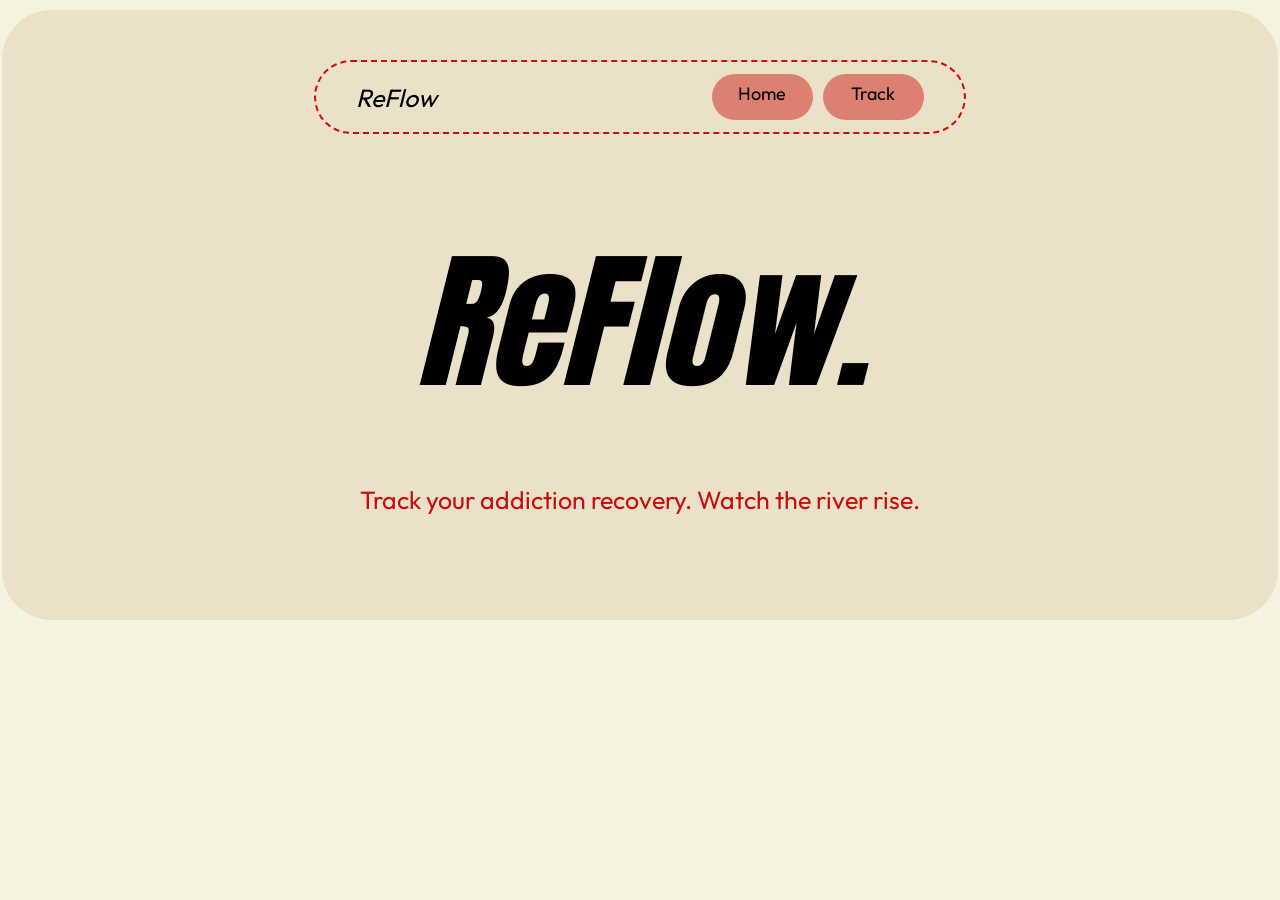
==== index.html @ 02666e44 "Started designing homepage, designed the 'wrapper' at the start of the page." ====
<!DOCTYPE html>
<html lang="en">
<head>
    <meta charset="UTF-8">
    <meta name="viewport" content="width=device-width, initial-scale=1.0">
    <title>ReFlow</title>
    <link rel="stylesheet" href="style.css">
</head>
<body>
    <div class="main-container">
        <div class="nav-container">
            <ul>
                <li class = "italic">ReFlow</li>
                <li id = "home">Home</li>
                <li id = "track">Track</li>
            </ul>
        </div>
        <p class = "logo">ReFlow.</p>
        <p class = "logo-description">Track your addiction recovery. Watch the river rise.</p>
    </div>
</body>
</html>
---- style.css ----
@import url('https://fonts.googleapis.com/css2?family=Anton&family=Outfit:wght@100..900&display=swap');
@import url('https://fonts.googleapis.com/css2?family=Anton&family=Outfit:wght@100..900&display=swap');

*{
     font-family: "Anton", sans-serif;
     padding: 0;
     margin: 0;
}

body {
    background-color: #f5f2df;
    display: flex;
    flex-direction: column;
    align-items: center;
    justify-content: center;
}

.main-container {
    display: flex;
    flex-direction: column;
    justify-content: start;
    align-items: center;
    text-align: center;
    background-color: rgb(235, 224, 200);
    width: 95%;
    height: 550px;
    border-radius: 50px;
    margin-top: 10px;
    padding: 30px;
}

.logo {
   color: rgb(0, 0, 0);
    font-size: 150px;
    font-weight: 300;
    font-style: italic;
    margin-top: 75px;
}

.logo-description {
    font-family: "Outfit", sans-serif;
    color: rgb(201, 13, 13);
    font-size: 25px;
    margin-top: 50px;
}

.nav-container {
    width: 50%;
    padding: 20px;
    height: 30px;
    border-radius: 50px;
    border: 2px dashed rgb(201, 13, 13);
    margin-top: 20px;
}

ul {
    display: flex;
    flex-direction: row;
    justify-content: space-between;
    align-items: center;
    text-align: center;
    list-style-type: none;
    font-family: "Outfit", sans-serif;
    height: 100%;
    padding: 0 20px;
}

li {
    font-family: "Outfit", sans-serif;
    font-size: 18px;
    height: 100%;
    text-align: center;
}

.italic {
    font-style: italic;
    margin-right: auto;
    font-size: 25px;
}

#home {
    background-color: rgba(201, 13, 13, 0.455);
    width: 15%;
    min-width: 60px;
    height: 100%;
    padding: 8px;
    border-radius: 40px;
    cursor: pointer;
    margin-left: 20px;
}

#track {
    background-color: rgba(201, 13, 13, 0.455);
    width: 15%;
    min-width: 60px;
    height: 100%;
    padding: 8px;
    border-radius: 40px;
    cursor: pointer;
    margin-left: 10px;
}
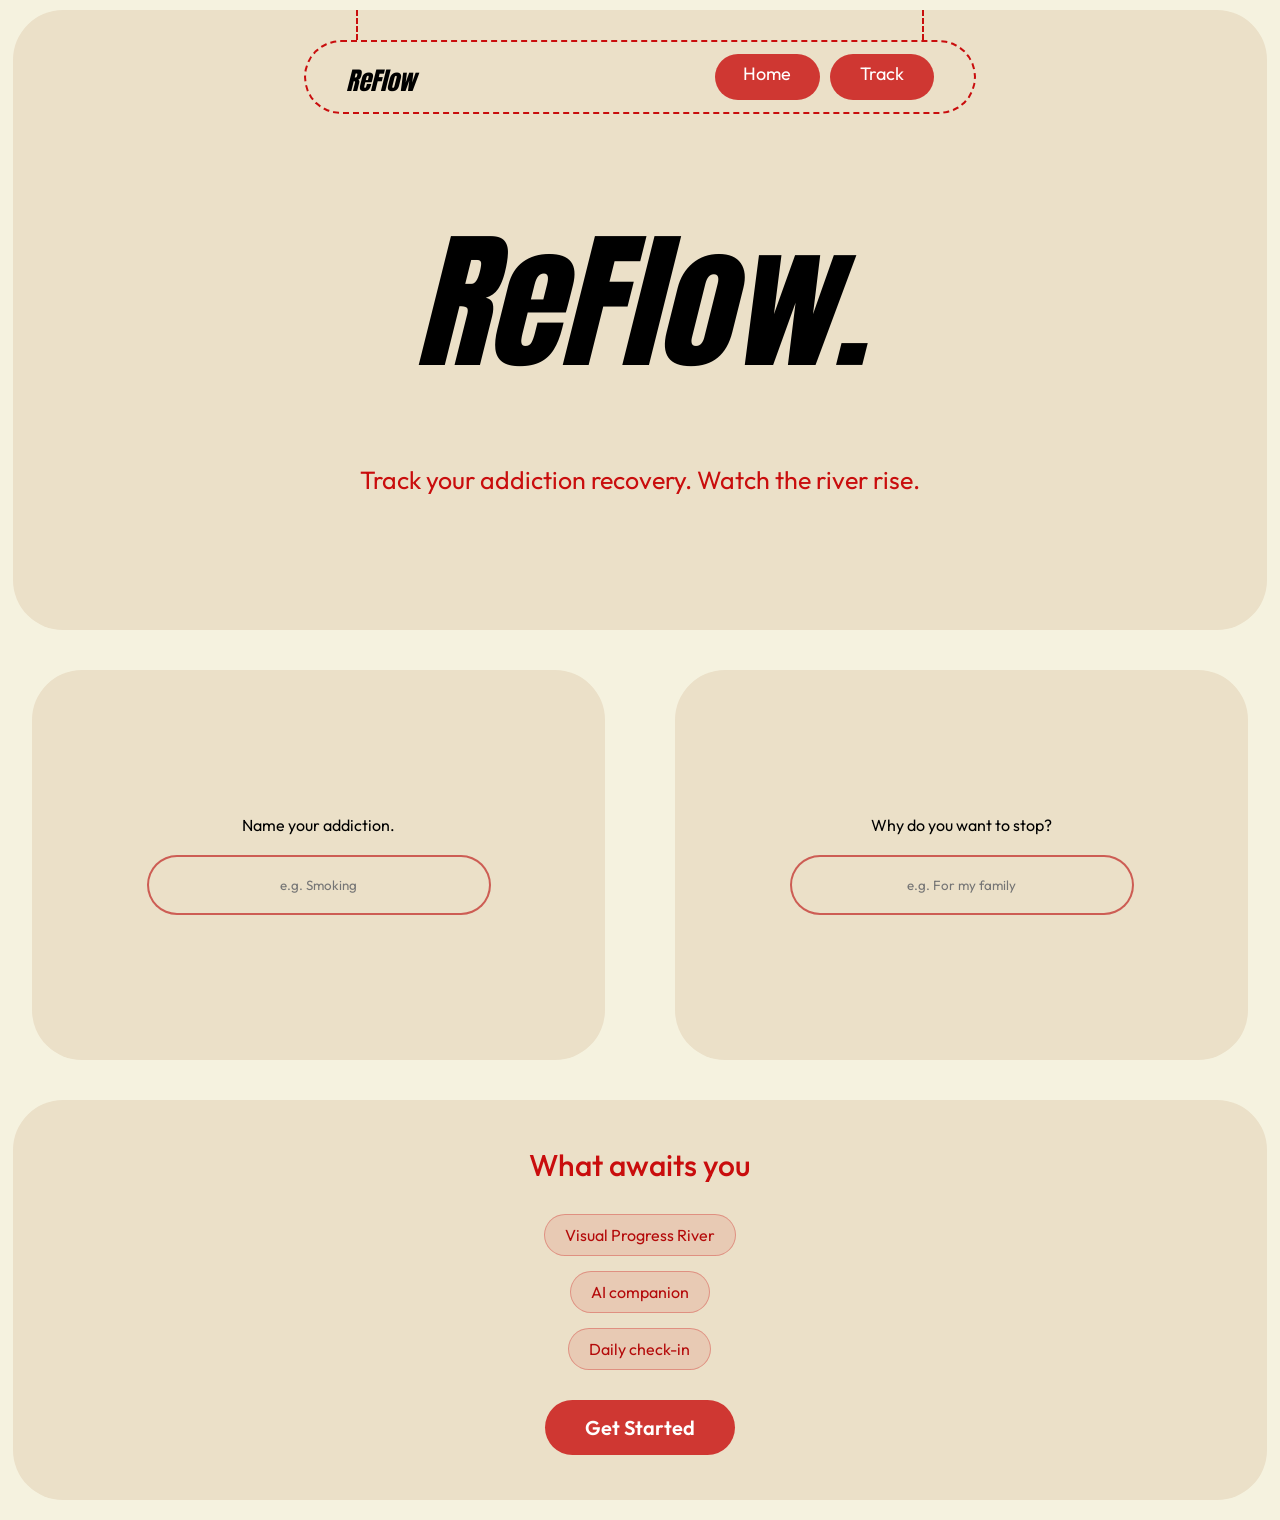
==== commit 995dd816: "Finished index.html page UI" ====
--- a/index.html
+++ b/index.html
@@ -8,15 +8,41 @@
 </head>
 <body>
     <div class="main-container">
+        <div class="hang">
+                
+            </div>
         <div class="nav-container">
             <ul>
                 <li class = "italic">ReFlow</li>
-                <li id = "home">Home</li>
-                <li id = "track">Track</li>
+                <li id = "home"><a href = "index.html">Home</a></li>
+                <li id = "track"><a href="home.html">Track</a></li>
             </ul>
         </div>
         <p class = "logo">ReFlow.</p>
         <p class = "logo-description">Track your addiction recovery. Watch the river rise.</p>
     </div>
+    <div class="secondary-containers">
+        <div class="secondary-container-left">
+            <form action="home.html" method="GET">
+                <p>Name your addiction.</p>
+                <input type="text" name="addiction-name-input" id = "addiction-name-input" placeholder="e.g. Smoking">
+            </form>
+        </div>
+        <div class="secondary-container-right">
+                <form action="home.html" method="GET">
+                <p>Why do you want to stop?</p>
+                <input type="text" name="why-stop-input" id="why-stop-input" placeholder="e.g. For my family">
+    </form>
+        </div>
+    </div>
+    <div class="last-container">
+    <p class="last-title">What awaits you</p>
+    <div class="last-features">
+        <span class="last-chip" title = "Watch your progress come to life as a flowing river. Each clean day adds more water, plants, and fish. When you slip, the river gently recedes without guilt or punishment.">Visual Progress River</span>
+        <span class="last-chip" title="Talk to an AI companion that listens without judgment. Share your struggles, celebrate your wins, or just vent when things get hard. Available whenever you need it.">AI companion</span>
+        <span class="last-chip" title="Take a moment each day to reflect on your mood, triggers, and progress. Your check-ins help you understand your patterns and celebrate how far you've come.">Daily check-in</span>
+    </div>
+    <a href="home.html" class="cta-button">Get Started</a>
+</div>
 </body>
 </html>
--- a/style.css
+++ b/style.css
@@ -2,7 +2,7 @@
 @import url('https://fonts.googleapis.com/css2?family=Anton&family=Outfit:wght@100..900&display=swap');
 
 *{
-     font-family: "Anton", sans-serif;
+     font-family: "Outfit", sans-serif;
      padding: 0;
      margin: 0;
 }
@@ -22,11 +22,11 @@
     align-items: center;
     text-align: center;
     background-color: rgb(235, 224, 200);
-    width: 95%;
-    height: 550px;
+    width: 98%;
+    height: 620px;
     border-radius: 50px;
     margin-top: 10px;
-    padding: 30px;
+
 }
 
 .logo {
@@ -35,6 +35,7 @@
     font-weight: 300;
     font-style: italic;
     margin-top: 75px;
+    font-family: "Anton", sans-serif;
 }
 
 .logo-description {
@@ -50,7 +51,16 @@
     height: 30px;
     border-radius: 50px;
     border: 2px dashed rgb(201, 13, 13);
-    margin-top: 20px;
+    display: flex;
+    flex-direction: column;
+}
+
+.hang {
+    width: 45%;
+    height: 30px;
+    border-left: 2px dashed rgb(201, 13, 13);
+    border-right: 2px dashed rgb(201, 13, 13);;
+    margin-top: 0px;
 }
 
 ul {
@@ -76,10 +86,11 @@
     font-style: italic;
     margin-right: auto;
     font-size: 25px;
+    font-family: "Anton", sans-serif;
 }
 
 #home {
-    background-color: rgba(201, 13, 13, 0.455);
+    background-color: rgba(201, 13, 13, 0.8);
     width: 15%;
     min-width: 60px;
     height: 100%;
@@ -89,8 +100,15 @@
     margin-left: 20px;
 }
 
+#home:hover {
+    transition: 0.5s;
+    background-color: rgba(186, 7, 7, 0.9);
+    transform: translateY(-2px);
+    box-shadow: 0 4px 15px rgba(201, 13, 13, 0.3);
+}
+
 #track {
-    background-color: rgba(201, 13, 13, 0.455);
+    background-color: rgba(201, 13, 13, 0.8);
     width: 15%;
     min-width: 60px;
     height: 100%;
@@ -98,4 +116,137 @@
     border-radius: 40px;
     cursor: pointer;
     margin-left: 10px;
-}+}
+
+#track:hover {
+    transition: 0.5s;
+    background-color: rgba(186, 7, 7, 0.9);
+    transform: translateY(-2px);
+    box-shadow: 0 4px 15px rgba(201, 13, 13, 0.3);
+}
+
+a {
+    font-family: "Outfit", sans-serif;
+    font-size: 18px;
+    text-decoration: none;
+    color: white
+}
+
+.secondary-containers {
+    display: flex;
+    flex-direction: row;
+    justify-content: center;
+    align-items: center;
+    text-align: center;
+    width: 95%;
+    height: 390px;
+    border-radius: 50px;
+    margin-top: 10px;
+    padding: 30px;
+    gap: 70px
+}
+
+.secondary-container-left {
+    display: flex;
+    flex-direction: column;
+    justify-content: center;
+    align-items: center;
+    text-align: center;
+     background-color: rgb(235, 224, 200);
+     width: 50%;
+     height: 390px;
+     border-radius: 50px;
+}
+
+.secondary-container-right {
+    display: flex;
+    flex-direction: column;
+    justify-content: center;
+    align-items: center;
+    text-align: center;
+     background-color: rgb(235, 224, 200);
+     width: 50%;
+     height: 390px;
+     border-radius: 50px;
+}
+
+#addiction-name-input {
+    margin-top: 20px;
+    width: 300px;
+    padding: 20px;
+    border-radius: 40px;
+    border: 2px solid rgba(186, 7, 7, 0.599);
+    background-color: rgb(235, 224, 200);
+    text-align: center;
+}
+
+#why-stop-input {
+    margin-top: 20px;
+    width: 300px;
+    padding: 20px;
+    border-radius: 40px;
+    border: 2px solid rgba(186, 7, 7, 0.599);
+    background-color: rgb(235, 224, 200);
+    text-align: center;
+}
+
+.last-container {
+    display: flex;
+    flex-direction: column;
+    justify-content: center;
+    align-items: center;
+    text-align: center;
+    background-color: rgb(235, 224, 200);
+    width: 98%;
+    height: 400px;
+    border-radius: 50px;
+    margin-top: 10px;
+    margin-bottom: 20px;
+}
+.last-title {
+    font-size: 30px;
+    font-weight: 500;
+    color: rgb(201, 13, 13);
+}
+
+.last-features {
+    display: flex;
+    flex-direction: column;
+    justify-content: center;
+    align-items: center;
+    gap: 15px;
+    flex-wrap: wrap;
+    margin-top: 30px;
+}
+
+.last-chip {
+    background-color: rgba(201, 13, 13, 0.1);
+    border: 1px solid rgba(201, 13, 13, 0.3);
+    padding: 10px 20px;
+    border-radius: 40px;
+    font-size: 16px;
+    color: rgb(180, 10, 10);
+    cursor: help;
+}
+
+
+.cta-button {
+    background-color: rgba(201, 13, 13, 0.8);
+    color: white;
+    padding: 15px 40px;
+    border-radius: 40px;
+    text-decoration: none;
+    font-size: 20px;
+    font-weight: 600;
+    transition: 0.3s;
+    cursor: pointer;
+    margin-top: 30px;
+}
+
+.cta-button:hover {
+    background-color: rgba(186, 7, 7, 0.9);
+    transform: translateY(-2px);
+    box-shadow: 0 4px 15px rgba(201, 13, 13, 0.3);
+}
+
+
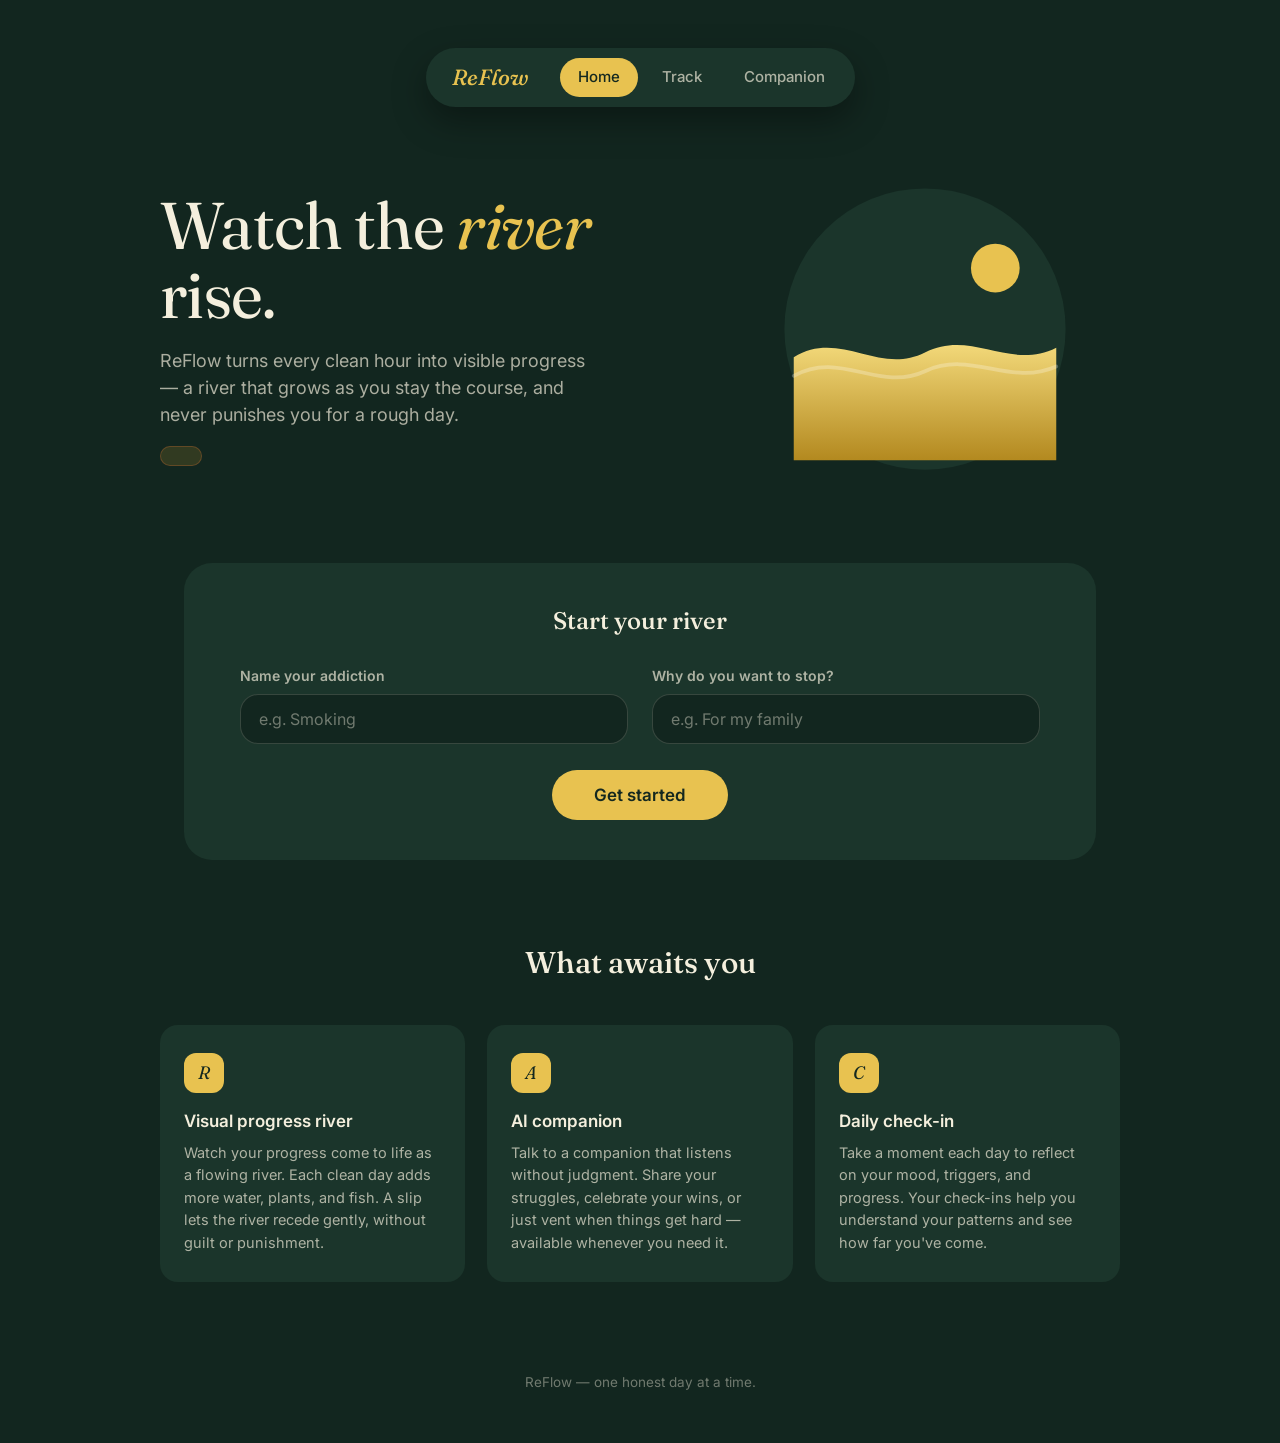
==== commit ff59df9f: "Created full UI, added AI API template, used Claude for UI design" ====
--- a/index.html
+++ b/index.html
@@ -3,46 +3,86 @@
 <head>
     <meta charset="UTF-8">
     <meta name="viewport" content="width=device-width, initial-scale=1.0">
-    <title>ReFlow</title>
+    <title>ReFlow — Track your recovery</title>
+    <link rel="icon" href="data:,">
     <link rel="stylesheet" href="style.css">
 </head>
 <body>
-    <div class="main-container">
-        <div class="hang">
-                
+    <header class="wrap">
+        <div class="nav-pill">
+            <a class="brand" href="index.html">ReFlow</a>
+            <nav>
+                <ul>
+                    <li class="active"><a href="index.html">Home</a></li>
+                    <li><a href="home.html">Track</a></li>
+                    <li><a href="ai.html">Companion</a></li>
+                </ul>
+            </nav>
+        </div>
+    </header>
+
+    <section class="hero wrap">
+        <div class="hero-text">
+            <h1>Watch the <em>river</em> rise.</h1>
+            <p>ReFlow turns every clean hour into visible progress — a river that grows as you stay the course, and never punishes you for a rough day.</p>
+            <p class="resume-banner" id="resume-banner" hidden></p>
+        </div>
+        <div class="hero-visual" aria-hidden="true">
+            <svg viewBox="0 0 320 320" xmlns="http://www.w3.org/2000/svg">
+                <circle cx="160" cy="160" r="150" fill="var(--paper-deep)"/>
+                <path d="M20,190 C70,160 110,210 160,185 C210,160 250,205 300,180 L300,300 L20,300 Z" fill="url(#heroWater)"/>
+                <path d="M20,210 C70,182 110,228 160,205 C210,182 250,222 300,200" stroke="rgba(255,255,255,0.25)" stroke-width="4" fill="none" stroke-linecap="round"/>
+                <circle cx="235" cy="95" r="26" fill="var(--river-deep)"/>
+                <defs>
+                    <linearGradient id="heroWater" x1="0" y1="0" x2="0" y2="1">
+                        <stop offset="0%" stop-color="#f2d879"/>
+                        <stop offset="100%" stop-color="#b3891f"/>
+                    </linearGradient>
+                </defs>
+            </svg>
+        </div>
+    </section>
+
+    <form class="start-form wrap" id="start-form" novalidate>
+        <div class="form-card">
+            <h2>Start your river</h2>
+            <div class="field-row">
+                <div class="field">
+                    <label for="addiction-name-input">Name your addiction</label>
+                    <input type="text" name="addiction-name-input" id="addiction-name-input" placeholder="e.g. Smoking" autocomplete="off">
+                </div>
+                <div class="field">
+                    <label for="why-stop-input">Why do you want to stop?</label>
+                    <input type="text" name="why-stop-input" id="why-stop-input" placeholder="e.g. For my family" autocomplete="off">
+                </div>
             </div>
-        <div class="nav-container">
-            <ul>
-                <li class = "italic">ReFlow</li>
-                <li id = "home"><a href = "index.html">Home</a></li>
-                <li id = "track"><a href="home.html">Track</a></li>
-            </ul>
+            <button type="submit" class="cta-button" id="get-started-btn">Get started</button>
         </div>
-        <p class = "logo">ReFlow.</p>
-        <p class = "logo-description">Track your addiction recovery. Watch the river rise.</p>
-    </div>
-    <div class="secondary-containers">
-        <div class="secondary-container-left">
-            <form action="home.html" method="GET">
-                <p>Name your addiction.</p>
-                <input type="text" name="addiction-name-input" id = "addiction-name-input" placeholder="e.g. Smoking">
-            </form>
+    </form>
+
+    <section class="features wrap">
+        <h2>What awaits you</h2>
+        <div class="feature-grid">
+            <div class="feature-card">
+                <div class="icon">R</div>
+                <h3>Visual progress river</h3>
+                <p>Watch your progress come to life as a flowing river. Each clean day adds more water, plants, and fish. A slip lets the river recede gently, without guilt or punishment.</p>
+            </div>
+            <div class="feature-card">
+                <div class="icon">A</div>
+                <h3>AI companion</h3>
+                <p>Talk to a companion that listens without judgment. Share your struggles, celebrate your wins, or just vent when things get hard — available whenever you need it.</p>
+            </div>
+            <div class="feature-card">
+                <div class="icon">C</div>
+                <h3>Daily check-in</h3>
+                <p>Take a moment each day to reflect on your mood, triggers, and progress. Your check-ins help you understand your patterns and see how far you've come.</p>
+            </div>
         </div>
-        <div class="secondary-container-right">
-                <form action="home.html" method="GET">
-                <p>Why do you want to stop?</p>
-                <input type="text" name="why-stop-input" id="why-stop-input" placeholder="e.g. For my family">
-    </form>
-        </div>
-    </div>
-    <div class="last-container">
-    <p class="last-title">What awaits you</p>
-    <div class="last-features">
-        <span class="last-chip" title = "Watch your progress come to life as a flowing river. Each clean day adds more water, plants, and fish. When you slip, the river gently recedes without guilt or punishment.">Visual Progress River</span>
-        <span class="last-chip" title="Talk to an AI companion that listens without judgment. Share your struggles, celebrate your wins, or just vent when things get hard. Available whenever you need it.">AI companion</span>
-        <span class="last-chip" title="Take a moment each day to reflect on your mood, triggers, and progress. Your check-ins help you understand your patterns and celebrate how far you've come.">Daily check-in</span>
-    </div>
-    <a href="home.html" class="cta-button">Get Started</a>
-</div>
+    </section>
+
+    <footer>ReFlow — one honest day at a time.</footer>
+
+<script src="script.js"></script>
 </body>
 </html>
--- a/style.css
+++ b/style.css
@@ -1,252 +1,721 @@
-@import url('https://fonts.googleapis.com/css2?family=Anton&family=Outfit:wght@100..900&display=swap');
-@import url('https://fonts.googleapis.com/css2?family=Anton&family=Outfit:wght@100..900&display=swap');
-
-*{
-     font-family: "Outfit", sans-serif;
-     padding: 0;
-     margin: 0;
+@import url('https://fonts.googleapis.com/css2?family=Fraunces:ital,opsz,wght@0,9..144,300..700;1,9..144,400..600&family=Inter:wght@400;500;600;700&family=IBM+Plex+Mono:wght@500;600&display=swap');
+
+:root {
+    --paper: #12261f;
+    --paper-deep: #1b352b;
+    --ink: #f4efdd;
+    --ink-soft: rgba(244, 239, 221, 0.68);
+    --ink-faint: rgba(244, 239, 221, 0.42);
+    --ink-on-accent: #14281f;
+    --river-deep: #e8c250;
+    --river-mid: #f2d879;
+    --river-light: #f8e9b8;
+    --ember: #d3a930;
+    --ember-soft: rgba(211, 169, 48, 0.16);
+    --line: rgba(244, 239, 221, 0.16);
+    --radius-lg: 28px;
+    --radius-md: 18px;
+    --max-w: 960px;
+}
+
+* {
+    margin: 0;
+    padding: 0;
+    box-sizing: border-box;
 }
 
 body {
-    background-color: #f5f2df;
+    background: var(--paper);
+    color: var(--ink);
+    font-family: "Inter", sans-serif;
+    line-height: 1.5;
+    -webkit-font-smoothing: antialiased;
+    overflow-x: hidden;
+}
+
+.wrap {
+    max-width: var(--max-w);
+    margin: 0 auto;
+    padding: 0 24px;
+}
+
+/* ---------- header ---------- */
+
+header {
+    padding: 0;
+}
+
+.nav-pill {
+    display: flex;
+    align-items: center;
+    gap: 32px;
+    width: fit-content;
+    max-width: 100%;
+    margin: 48px auto 0;
+    background: var(--paper-deep);
+    padding: 10px 12px 10px 26px;
+    border-radius: 999px;
+    box-shadow: 0 14px 34px rgba(0, 0, 0, 0.35);
+    position: sticky;
+    top: 24px;
+    z-index: 30;
+    flex-wrap: wrap;
+    justify-content: center;
+}
+
+.brand {
+    font-family: "Fraunces", serif;
+    font-style: italic;
+    font-weight: 500;
+    font-size: 22px;
+    color: var(--river-deep);
+    text-decoration: none;
+    white-space: nowrap;
+}
+
+nav ul {
+    display: flex;
+    gap: 6px;
+    list-style: none;
+}
+
+nav a {
+    display: inline-block;
+    padding: 8px 18px;
+    border-radius: 999px;
+    text-decoration: none;
+    color: var(--ink-soft);
+    font-weight: 500;
+    font-size: 15px;
+    transition: background 0.2s ease, color 0.2s ease;
+}
+
+nav a:hover {
+    background: rgba(244, 239, 221, 0.08);
+    color: var(--ink);
+}
+
+nav li.active a {
+    background: var(--river-deep);
+    color: var(--ink-on-accent);
+}
+
+/* ---------- hero ---------- */
+
+.hero {
+    padding: 72px 0 30px;
+    display: grid;
+    grid-template-columns: 1.15fr 0.85fr;
+    align-items: center;
+    gap: 40px;
+    text-align: left;
+}
+
+.hero-visual {
+    justify-self: center;
+}
+
+.hero-visual svg {
+    width: 100%;
+    max-width: 300px;
+    height: auto;
+}
+
+.hero h1 {
+    font-family: "Fraunces", serif;
+    font-weight: 400;
+    font-size: clamp(38px, 6vw, 66px);
+    line-height: 1.05;
+    letter-spacing: -0.01em;
+    color: var(--ink);
+}
+
+.hero h1 em {
+    color: var(--river-deep);
+    font-style: italic;
+}
+
+.hero p {
+    margin-top: 18px;
+    font-size: 18px;
+    color: var(--ink-soft);
+    max-width: 440px;
+}
+
+.resume-banner {
+    margin: 18px 0 0;
+    display: inline-block;
+    background: var(--ember-soft);
+    border: 1px solid rgba(193, 102, 46, 0.35);
+    color: var(--ember);
+    padding: 9px 20px;
+    border-radius: 999px;
+    font-size: 14px;
+    font-weight: 500;
+}
+
+.resume-banner a {
+    color: var(--ember);
+    text-decoration: underline;
+}
+
+/* ---------- form card ---------- */
+
+.start-form {
+    margin-top: 48px;
+}
+
+.form-card {
+    background: var(--paper-deep);
+    border-radius: var(--radius-lg);
+    padding: 40px clamp(20px, 5vw, 56px);
+    display: flex;
+    flex-direction: column;
+    gap: 26px;
+}
+
+.form-card h2 {
+    font-family: "Fraunces", serif;
+    font-weight: 500;
+    font-size: 24px;
+    text-align: center;
+}
+
+.field-row {
+    display: flex;
+    gap: 24px;
+    flex-wrap: wrap;
+}
+
+.field {
+    flex: 1 1 240px;
+    text-align: left;
+}
+
+.field label {
+    display: block;
+    font-size: 14px;
+    font-weight: 600;
+    color: var(--ink-soft);
+    margin-bottom: 8px;
+}
+
+.field input {
+    width: 100%;
+    padding: 14px 18px;
+    border-radius: var(--radius-md);
+    border: 1.5px solid var(--line);
+    background: var(--paper);
+    font-family: "Inter", sans-serif;
+    font-size: 16px;
+    color: var(--ink);
+}
+
+.field input::placeholder {
+    color: var(--ink-faint);
+}
+
+.field input:focus {
+    outline: none;
+    border-color: var(--river-mid);
+    box-shadow: 0 0 0 3px rgba(62, 122, 115, 0.15);
+}
+
+.cta-button {
+    align-self: center;
+    background: var(--river-deep);
+    color: var(--ink-on-accent);
+    border: none;
+    padding: 15px 42px;
+    border-radius: 999px;
+    font-size: 17px;
+    font-weight: 600;
+    font-family: "Inter", sans-serif;
+    cursor: pointer;
+    transition: transform 0.2s ease, background 0.2s ease;
+}
+
+.cta-button:hover {
+    background: var(--river-mid);
+    transform: translateY(-2px);
+}
+
+.cta-button:focus-visible,
+.field input:focus-visible {
+    outline: 2px solid var(--river-deep);
+    outline-offset: 2px;
+}
+
+/* ---------- features ---------- */
+
+.features {
+    padding: 80px 0 60px;
+}
+
+.features h2 {
+    font-family: "Fraunces", serif;
+    font-weight: 500;
+    font-size: 30px;
+    text-align: center;
+    margin-bottom: 40px;
+}
+
+.feature-grid {
+    display: grid;
+    grid-template-columns: repeat(3, 1fr);
+    gap: 22px;
+}
+
+.feature-card {
+    background: var(--paper-deep);
+    border-radius: var(--radius-md);
+    padding: 28px 24px;
+    text-align: left;
+}
+
+.feature-card .icon {
+    width: 40px;
+    height: 40px;
+    border-radius: 12px;
+    background: var(--river-deep);
+    color: var(--ink-on-accent);
+    display: flex;
+    align-items: center;
+    justify-content: center;
+    font-family: "Fraunces", serif;
+    font-style: italic;
+    font-size: 18px;
+    margin-bottom: 16px;
+}
+
+.feature-card h3 {
+    font-size: 17px;
+    font-weight: 600;
+    margin-bottom: 8px;
+}
+
+.feature-card p {
+    font-size: 14.5px;
+    color: var(--ink-soft);
+    line-height: 1.55;
+}
+
+footer {
+    text-align: center;
+    padding: 30px 0 50px;
+    color: var(--ink-faint);
+    font-size: 13.5px;
+}
+
+/* ---------- tracker page ---------- */
+
+.tracker-hero {
+    padding: 56px 0 10px;
+    text-align: center;
+}
+
+.eyebrow {
+    font-size: 14px;
+    font-weight: 600;
+    letter-spacing: 0.04em;
+    text-transform: uppercase;
+    color: var(--river-mid);
+}
+
+#addiction-name {
+    font-family: "Fraunces", serif;
+    font-weight: 400;
+    font-style: italic;
+    font-size: clamp(30px, 5.5vw, 46px);
+    margin-top: 8px;
+}
+
+.reason-line {
+    margin-top: 10px;
+    color: var(--ink-soft);
+    font-size: 16px;
+}
+
+.stat-row {
+    display: flex;
+    justify-content: center;
+    align-items: flex-end;
+    gap: clamp(18px, 5vw, 48px);
+    margin: 42px 0 8px;
+    flex-wrap: wrap;
+}
+
+.stat {
+    text-align: center;
+}
+
+.stat .num {
+    font-family: "IBM Plex Mono", monospace;
+    font-weight: 600;
+    font-variant-numeric: tabular-nums;
+    color: var(--river-deep);
+}
+
+.stat.primary .num {
+    font-size: clamp(56px, 12vw, 96px);
+    line-height: 1;
+}
+
+.stat.secondary .num {
+    font-size: clamp(26px, 5vw, 34px);
+    color: var(--ink);
+}
+
+.stat .unit {
+    display: block;
+    margin-top: 6px;
+    font-size: 13px;
+    font-weight: 600;
+    letter-spacing: 0.05em;
+    text-transform: uppercase;
+    color: var(--ink-faint);
+}
+
+/* ---------- full-bleed river band ---------- */
+
+.river-band {
+    width: 100vw;
+    position: relative;
+    left: 50%;
+    transform: translateX(-50%);
+    margin-top: 70px;
+    padding: 50px 0 44px;
     display: flex;
     flex-direction: column;
     align-items: center;
-    justify-content: center;
-}
-
-.main-container {
+}
+
+.river-band-inner {
+    text-align: center;
+}
+
+.river-band-inner h2 {
+    font-family: "Fraunces", serif;
+    font-weight: 500;
+    font-size: 22px;
+}
+
+.river-message {
+    margin-top: 6px;
+    color: var(--river-mid);
+    font-size: 15px;
+    min-height: 20px;
+}
+
+.river-svg-full {
+    width: 100%;
+    height: clamp(280px, 42vh, 460px);
+    display: block;
+    margin: 30px 0;
+}
+
+#riverPath {
+    transition: stroke-width 1s ease;
+}
+
+#riverGlow {
+    transition: stroke-width 1s ease;
+}
+
+.milestone {
+    transition: opacity 1.4s ease;
+}
+
+@keyframes riverFlowMotion {
+    to {
+        stroke-dashoffset: -60;
+    }
+}
+
+#riverFlow {
+    animation: riverFlowMotion 3.5s linear infinite;
+}
+
+@media (prefers-reduced-motion: reduce) {
+    #riverFlow {
+        animation: none;
+    }
+}
+
+.river-band-inner .river-footer-note {
+    font-size: 13.5px;
+    color: var(--ink-faint);
+    max-width: 420px;
+    margin: 0 auto;
+}
+
+.river-band-inner .slip-button {
+    margin-top: 16px;
+}
+
+.slip-button {
+    background: transparent;
+    color: var(--ember);
+    border: 1.5px solid var(--ember);
+    padding: 10px 26px;
+    border-radius: 999px;
+    font-size: 14px;
+    font-weight: 600;
+    cursor: pointer;
+    transition: background 0.2s ease, color 0.2s ease;
+}
+
+.slip-button:hover {
+    background: var(--ember);
+    color: var(--paper);
+}
+
+/* ---------- chat / companion page ---------- */
+
+.chat-title {
+    font-family: "Fraunces", serif;
+    font-weight: 400;
+    font-style: italic;
+    font-size: clamp(30px, 5.5vw, 46px);
+    margin-top: 8px;
+}
+
+.sr-only {
+    position: absolute;
+    width: 1px;
+    height: 1px;
+    overflow: hidden;
+    clip: rect(0, 0, 0, 0);
+    white-space: nowrap;
+}
+
+.chat-section {
+    padding: 36px 0 70px;
+}
+
+.chat-card {
+    background: var(--paper-deep);
+    border-radius: var(--radius-lg);
+    padding: clamp(16px, 3vw, 28px);
     display: flex;
     flex-direction: column;
-    justify-content: start;
+}
+
+.chat-messages {
+    display: flex;
+    flex-direction: column;
+    gap: 12px;
+    height: min(48vh, 460px);
+    min-height: 260px;
+    overflow-y: auto;
+    padding: 8px 6px 12px;
+    scroll-behavior: smooth;
+}
+
+.msg {
+    max-width: 75%;
+    padding: 12px 18px;
+    border-radius: 20px;
+    font-size: 15px;
+    line-height: 1.5;
+    white-space: pre-wrap;
+    word-break: break-word;
+}
+
+.msg-ai {
+    align-self: flex-start;
+    background: var(--paper);
+    color: var(--ink);
+    border-bottom-left-radius: 6px;
+}
+
+.msg-user {
+    align-self: flex-end;
+    background: var(--river-deep);
+    color: var(--ink-on-accent);
+    border-bottom-right-radius: 6px;
+}
+
+@keyframes msgEnter {
+    from {
+        opacity: 0;
+        transform: translateY(6px);
+    }
+    to {
+        opacity: 1;
+        transform: translateY(0);
+    }
+}
+
+.msg-enter {
+    animation: msgEnter 0.25s ease;
+}
+
+.chat-typing {
+    align-self: flex-start;
+    display: flex;
+    gap: 5px;
+    padding: 12px 16px;
+    margin: 0 6px 8px;
+}
+
+.chat-typing span {
+    width: 7px;
+    height: 7px;
+    border-radius: 50%;
+    background: var(--ink-faint);
+    animation: typingBounce 1.1s ease-in-out infinite;
+}
+
+.chat-typing span:nth-child(2) {
+    animation-delay: 0.15s;
+}
+
+.chat-typing span:nth-child(3) {
+    animation-delay: 0.3s;
+}
+
+@keyframes typingBounce {
+    0%, 60%, 100% {
+        transform: translateY(0);
+        opacity: 0.5;
+    }
+    30% {
+        transform: translateY(-5px);
+        opacity: 1;
+    }
+}
+
+.chat-input-row {
+    display: flex;
+    gap: 10px;
+    margin-top: 10px;
+    padding-top: 14px;
+    border-top: 1px solid var(--line);
+}
+
+.chat-input-row input {
+    flex: 1;
+    padding: 13px 18px;
+    border-radius: 999px;
+    border: 1.5px solid var(--line);
+    background: var(--paper);
+    color: var(--ink);
+    font-family: "Inter", sans-serif;
+    font-size: 15px;
+}
+
+.chat-input-row input::placeholder {
+    color: var(--ink-faint);
+}
+
+.chat-input-row input:focus {
+    outline: none;
+    border-color: var(--river-mid);
+    box-shadow: 0 0 0 3px rgba(232, 194, 80, 0.15);
+}
+
+.send-button {
+    background: var(--river-deep);
+    color: var(--ink-on-accent);
+    border: none;
+    padding: 0 26px;
+    border-radius: 999px;
+    font-size: 15px;
+    font-weight: 600;
+    font-family: "Inter", sans-serif;
+    cursor: pointer;
+    transition: background 0.2s ease, transform 0.2s ease;
+}
+
+.send-button:hover {
+    background: var(--river-mid);
+    transform: translateY(-1px);
+}
+
+.chat-actions {
+    display: flex;
     align-items: center;
-    text-align: center;
-    background-color: rgb(235, 224, 200);
-    width: 98%;
-    height: 620px;
-    border-radius: 50px;
-    margin-top: 10px;
-
-}
-
-.logo {
-   color: rgb(0, 0, 0);
-    font-size: 150px;
-    font-weight: 300;
-    font-style: italic;
-    margin-top: 75px;
-    font-family: "Anton", sans-serif;
-}
-
-.logo-description {
-    font-family: "Outfit", sans-serif;
-    color: rgb(201, 13, 13);
-    font-size: 25px;
-    margin-top: 50px;
-}
-
-.nav-container {
-    width: 50%;
-    padding: 20px;
-    height: 30px;
-    border-radius: 50px;
-    border: 2px dashed rgb(201, 13, 13);
-    display: flex;
-    flex-direction: column;
-}
-
-.hang {
-    width: 45%;
-    height: 30px;
-    border-left: 2px dashed rgb(201, 13, 13);
-    border-right: 2px dashed rgb(201, 13, 13);;
-    margin-top: 0px;
-}
-
-ul {
-    display: flex;
-    flex-direction: row;
     justify-content: space-between;
-    align-items: center;
-    text-align: center;
-    list-style-type: none;
-    font-family: "Outfit", sans-serif;
-    height: 100%;
-    padding: 0 20px;
-}
-
-li {
-    font-family: "Outfit", sans-serif;
-    font-size: 18px;
-    height: 100%;
-    text-align: center;
-}
-
-.italic {
-    font-style: italic;
-    margin-right: auto;
-    font-size: 25px;
-    font-family: "Anton", sans-serif;
-}
-
-#home {
-    background-color: rgba(201, 13, 13, 0.8);
-    width: 15%;
-    min-width: 60px;
-    height: 100%;
-    padding: 8px;
-    border-radius: 40px;
+    gap: 14px;
+    margin-top: 14px;
+    flex-wrap: wrap;
+}
+
+.clear-button {
+    background: transparent;
+    color: var(--ink-soft);
+    border: 1.5px solid var(--line);
+    padding: 8px 18px;
+    border-radius: 999px;
+    font-size: 13.5px;
+    font-weight: 600;
     cursor: pointer;
-    margin-left: 20px;
-}
-
-#home:hover {
-    transition: 0.5s;
-    background-color: rgba(186, 7, 7, 0.9);
-    transform: translateY(-2px);
-    box-shadow: 0 4px 15px rgba(201, 13, 13, 0.3);
-}
-
-#track {
-    background-color: rgba(201, 13, 13, 0.8);
-    width: 15%;
-    min-width: 60px;
-    height: 100%;
-    padding: 8px;
-    border-radius: 40px;
-    cursor: pointer;
-    margin-left: 10px;
-}
-
-#track:hover {
-    transition: 0.5s;
-    background-color: rgba(186, 7, 7, 0.9);
-    transform: translateY(-2px);
-    box-shadow: 0 4px 15px rgba(201, 13, 13, 0.3);
-}
-
-a {
-    font-family: "Outfit", sans-serif;
-    font-size: 18px;
-    text-decoration: none;
-    color: white
-}
-
-.secondary-containers {
-    display: flex;
-    flex-direction: row;
-    justify-content: center;
-    align-items: center;
-    text-align: center;
-    width: 95%;
-    height: 390px;
-    border-radius: 50px;
-    margin-top: 10px;
-    padding: 30px;
-    gap: 70px
-}
-
-.secondary-container-left {
-    display: flex;
-    flex-direction: column;
-    justify-content: center;
-    align-items: center;
-    text-align: center;
-     background-color: rgb(235, 224, 200);
-     width: 50%;
-     height: 390px;
-     border-radius: 50px;
-}
-
-.secondary-container-right {
-    display: flex;
-    flex-direction: column;
-    justify-content: center;
-    align-items: center;
-    text-align: center;
-     background-color: rgb(235, 224, 200);
-     width: 50%;
-     height: 390px;
-     border-radius: 50px;
-}
-
-#addiction-name-input {
-    margin-top: 20px;
-    width: 300px;
-    padding: 20px;
-    border-radius: 40px;
-    border: 2px solid rgba(186, 7, 7, 0.599);
-    background-color: rgb(235, 224, 200);
-    text-align: center;
-}
-
-#why-stop-input {
-    margin-top: 20px;
-    width: 300px;
-    padding: 20px;
-    border-radius: 40px;
-    border: 2px solid rgba(186, 7, 7, 0.599);
-    background-color: rgb(235, 224, 200);
-    text-align: center;
-}
-
-.last-container {
-    display: flex;
-    flex-direction: column;
-    justify-content: center;
-    align-items: center;
-    text-align: center;
-    background-color: rgb(235, 224, 200);
-    width: 98%;
-    height: 400px;
-    border-radius: 50px;
-    margin-top: 10px;
-    margin-bottom: 20px;
-}
-.last-title {
-    font-size: 30px;
-    font-weight: 500;
-    color: rgb(201, 13, 13);
-}
-
-.last-features {
-    display: flex;
-    flex-direction: column;
-    justify-content: center;
-    align-items: center;
-    gap: 15px;
-    flex-wrap: wrap;
-    margin-top: 30px;
-}
-
-.last-chip {
-    background-color: rgba(201, 13, 13, 0.1);
-    border: 1px solid rgba(201, 13, 13, 0.3);
-    padding: 10px 20px;
-    border-radius: 40px;
-    font-size: 16px;
-    color: rgb(180, 10, 10);
-    cursor: help;
-}
-
-
-.cta-button {
-    background-color: rgba(201, 13, 13, 0.8);
-    color: white;
-    padding: 15px 40px;
-    border-radius: 40px;
-    text-decoration: none;
-    font-size: 20px;
-    font-weight: 600;
-    transition: 0.3s;
-    cursor: pointer;
-    margin-top: 30px;
-}
-
-.cta-button:hover {
-    background-color: rgba(186, 7, 7, 0.9);
-    transform: translateY(-2px);
-    box-shadow: 0 4px 15px rgba(201, 13, 13, 0.3);
-}
-
-
+    transition: background 0.2s ease, color 0.2s ease;
+}
+
+.clear-button:hover {
+    background: rgba(244, 239, 221, 0.08);
+    color: var(--ink);
+}
+
+.chat-disclaimer {
+    font-size: 12.5px;
+    color: var(--ink-faint);
+}
+
+.send-button:focus-visible,
+.clear-button:focus-visible,
+.chat-input-row input:focus-visible {
+    outline: 2px solid var(--river-deep);
+    outline-offset: 2px;
+}
+
+/* ---------- responsive ---------- */
+
+@media (max-width: 720px) {
+    .feature-grid {
+        grid-template-columns: 1fr;
+    }
+    .field-row {
+        flex-direction: column;
+        gap: 18px;
+    }
+    .hero {
+        grid-template-columns: 1fr;
+        text-align: center;
+        padding-top: 44px;
+    }
+    .hero-text p,
+    .hero-text .resume-banner {
+        margin-left: auto;
+        margin-right: auto;
+    }
+    .hero-visual {
+        order: -1;
+    }
+    .hero-visual svg {
+        max-width: 200px;
+    }
+    .tracker-hero {
+        padding-top: 40px;
+    }
+    .river-band {
+        margin-top: 44px;
+        padding: 36px 0 32px;
+    }
+    .river-svg-full {
+        height: clamp(220px, 34vh, 320px);
+        margin: 22px 0;
+    }
+    .stat-row {
+        justify-content: center;
+    }
+    .stat {
+        text-align: center;
+    }
+    .nav-pill {
+        margin-top: 28px;
+        gap: 18px;
+    }
+}
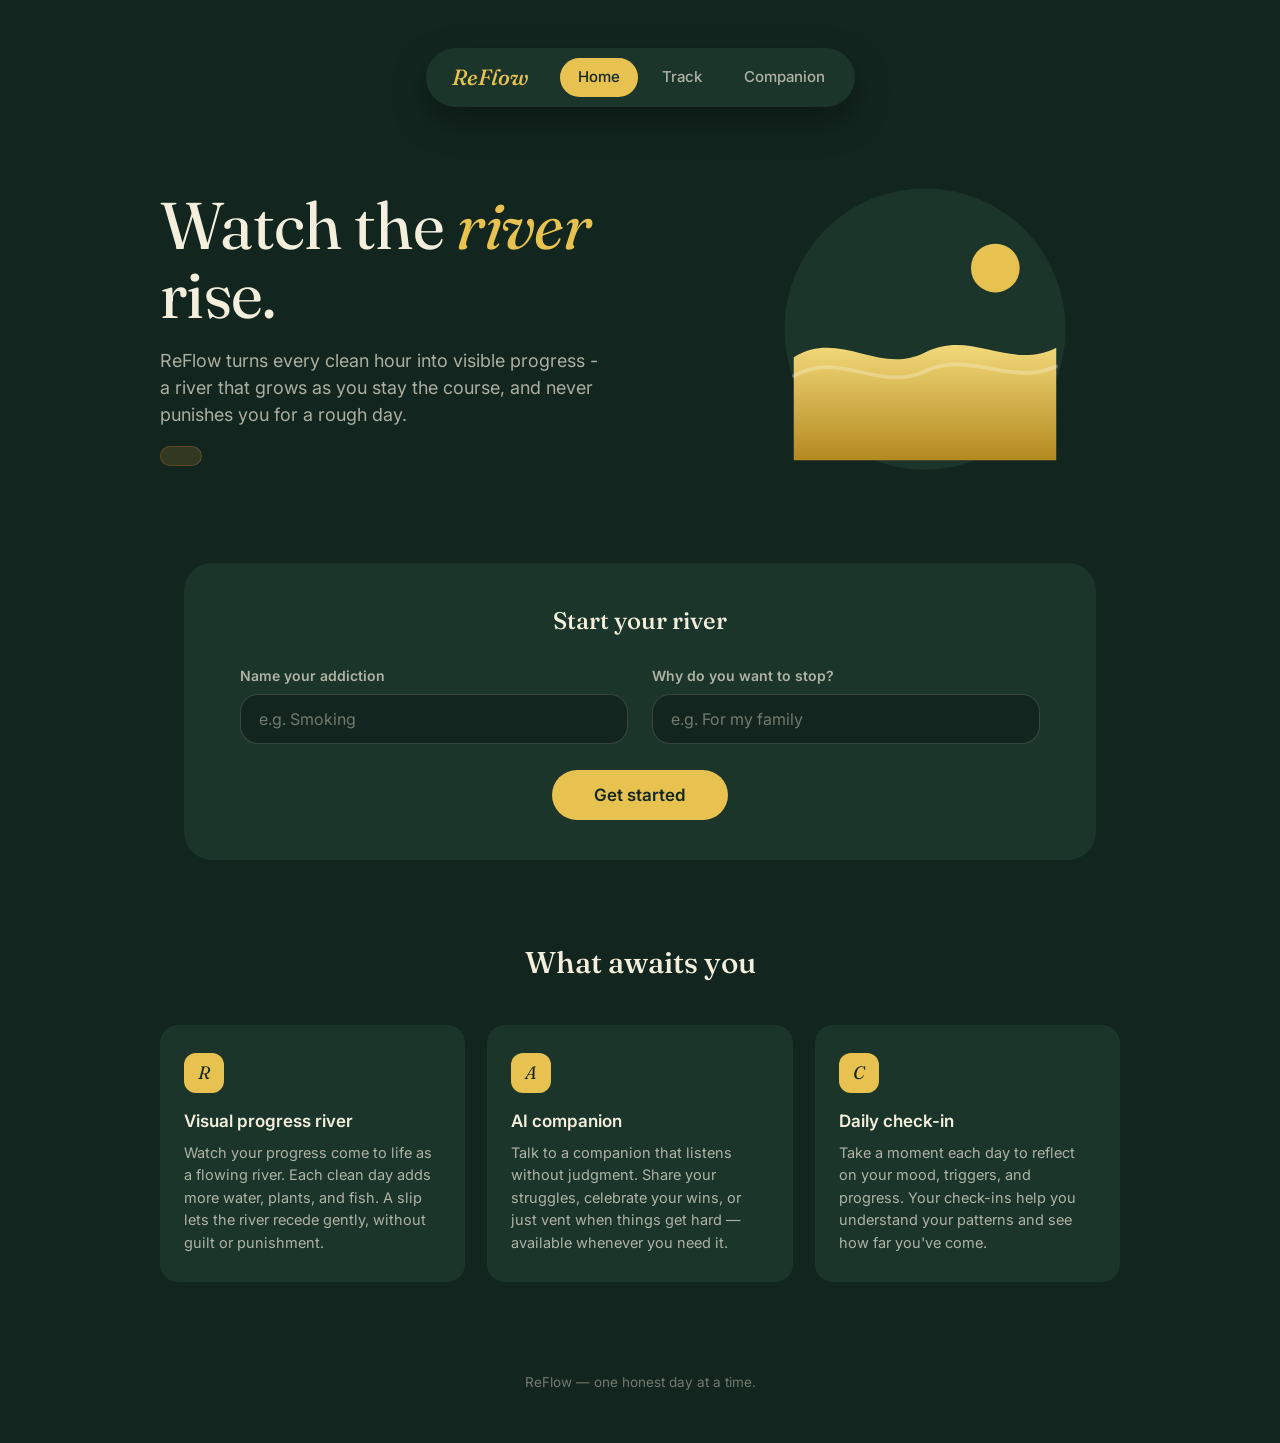
==== commit 36302f58: "Added API Deepseek - an AI companion to talk with." ====
--- a/index.html
+++ b/index.html
@@ -3,7 +3,7 @@
 <head>
     <meta charset="UTF-8">
     <meta name="viewport" content="width=device-width, initial-scale=1.0">
-    <title>ReFlow — Track your recovery</title>
+    <title>ReFlow - Track your recovery</title>
     <link rel="icon" href="data:,">
     <link rel="stylesheet" href="style.css">
 </head>
@@ -24,7 +24,7 @@
     <section class="hero wrap">
         <div class="hero-text">
             <h1>Watch the <em>river</em> rise.</h1>
-            <p>ReFlow turns every clean hour into visible progress — a river that grows as you stay the course, and never punishes you for a rough day.</p>
+            <p>ReFlow turns every clean hour into visible progress - a river that grows as you stay the course, and never punishes you for a rough day.</p>
             <p class="resume-banner" id="resume-banner" hidden></p>
         </div>
         <div class="hero-visual" aria-hidden="true">
--- a/style.css
+++ b/style.css
@@ -718,4 +718,4 @@
         margin-top: 28px;
         gap: 18px;
     }
-}+}
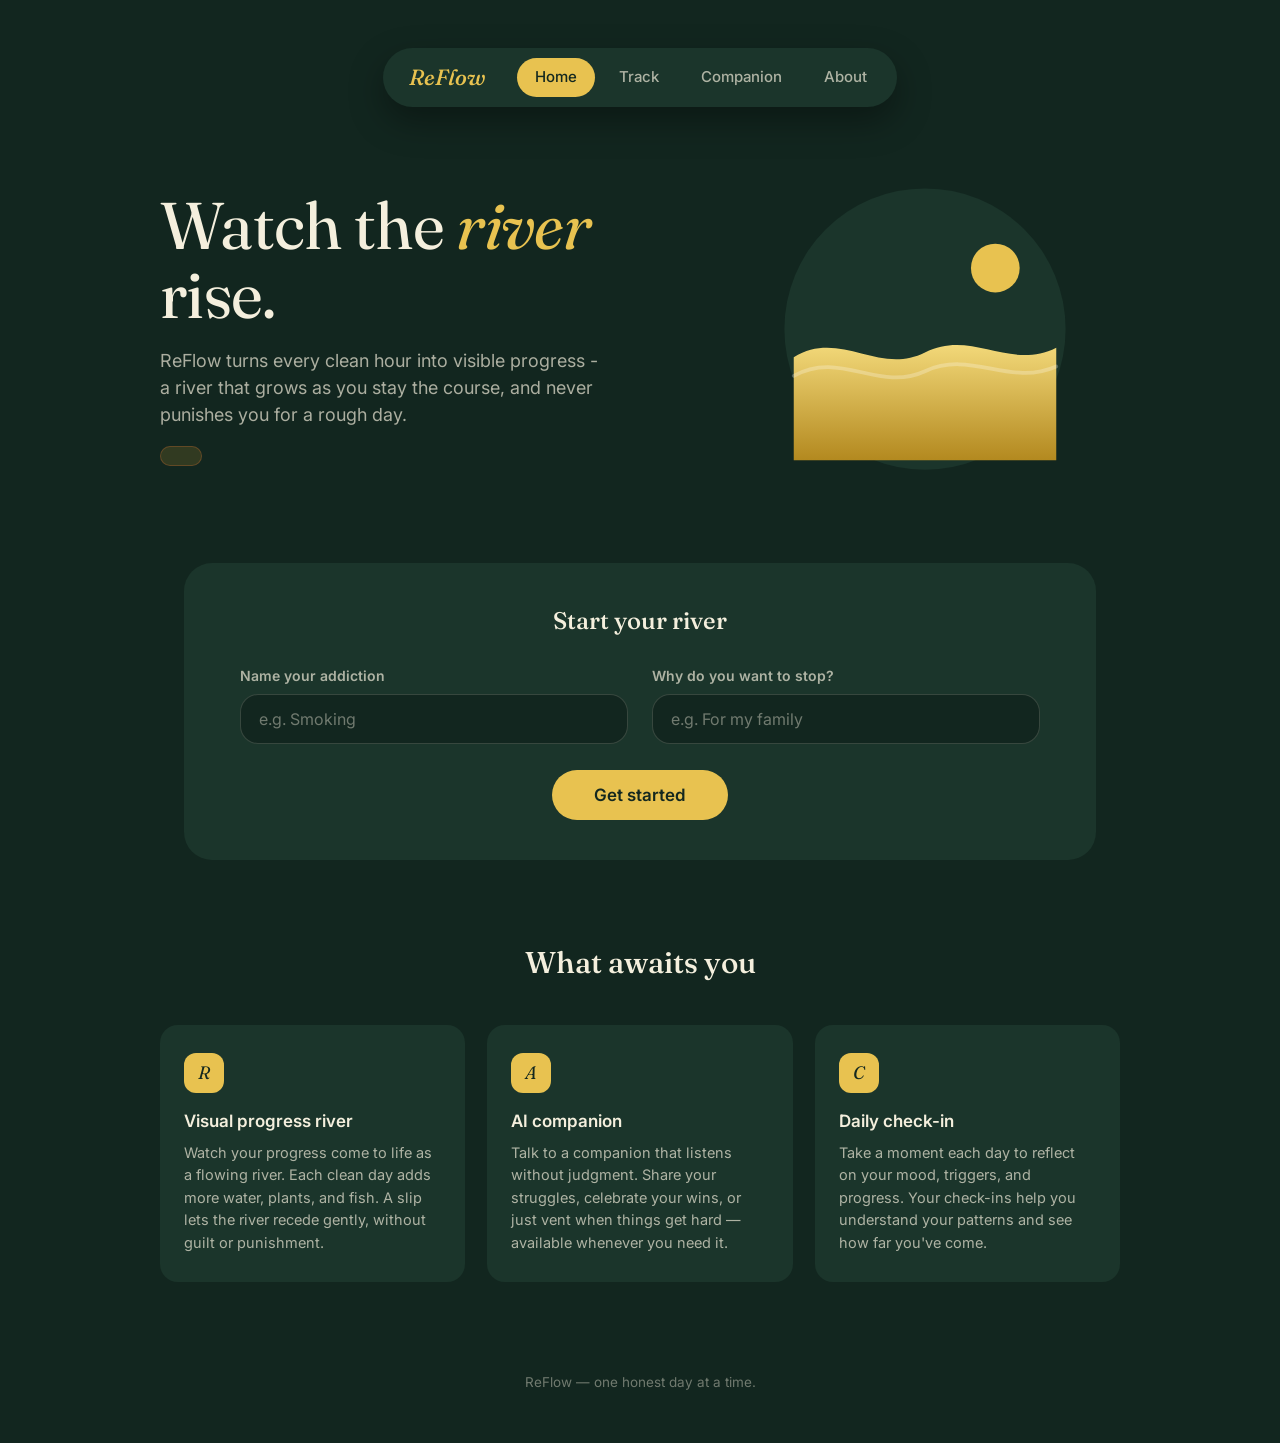
==== commit 415fe125: "Deleted useless assets/ folder and added about.html to clearly state all QoL improvements" ====
--- a/index.html
+++ b/index.html
@@ -14,8 +14,9 @@
             <nav>
                 <ul>
                     <li class="active"><a href="index.html">Home</a></li>
-                    <li><a href="home.html">Track</a></li>
+                    <li><a href="track.html">Track</a></li>
                     <li><a href="ai.html">Companion</a></li>
+                    <li><a href="about.html">About</a></li>
                 </ul>
             </nav>
         </div>
--- a/style.css
+++ b/style.css
@@ -719,3 +719,73 @@
         gap: 18px;
     }
 }
+
+/* ---------- about page ---------- */
+
+.qol-banner {
+    text-align: center;
+    margin: 6px auto 44px;
+}
+
+.qol-banner p {
+    display: inline-block;
+    background: var(--ember-soft);
+    border: 1px solid rgba(211, 169, 48, 0.35);
+    color: var(--ember);
+    padding: 12px 26px;
+    border-radius: 999px;
+    font-size: 15px;
+    font-weight: 600;
+    max-width: 90%;
+}
+
+.about-problem {
+    max-width: 680px;
+    margin: 0 auto;
+    padding: 10px 24px 50px;
+}
+
+.about-problem h2 {
+    font-family: "Fraunces", serif;
+    font-weight: 500;
+    font-size: 26px;
+    text-align: center;
+    margin-bottom: 20px;
+}
+
+.about-problem p {
+    color: var(--ink-soft);
+    font-size: 16px;
+    line-height: 1.75;
+    margin-bottom: 16px;
+}
+
+.about-problem p:last-child {
+    margin-bottom: 0;
+}
+
+.about-closing {
+    text-align: center;
+    padding: 10px 0 70px;
+}
+
+.about-closing h2 {
+    font-family: "Fraunces", serif;
+    font-weight: 500;
+    font-style: italic;
+    font-size: clamp(24px, 4vw, 30px);
+}
+
+.about-closing p {
+    margin: 14px auto 0;
+    color: var(--ink-soft);
+    max-width: 520px;
+    font-size: 16px;
+    line-height: 1.6;
+}
+
+.about-closing .cta-button {
+    display: inline-block;
+    margin-top: 28px;
+    text-decoration: none;
+}
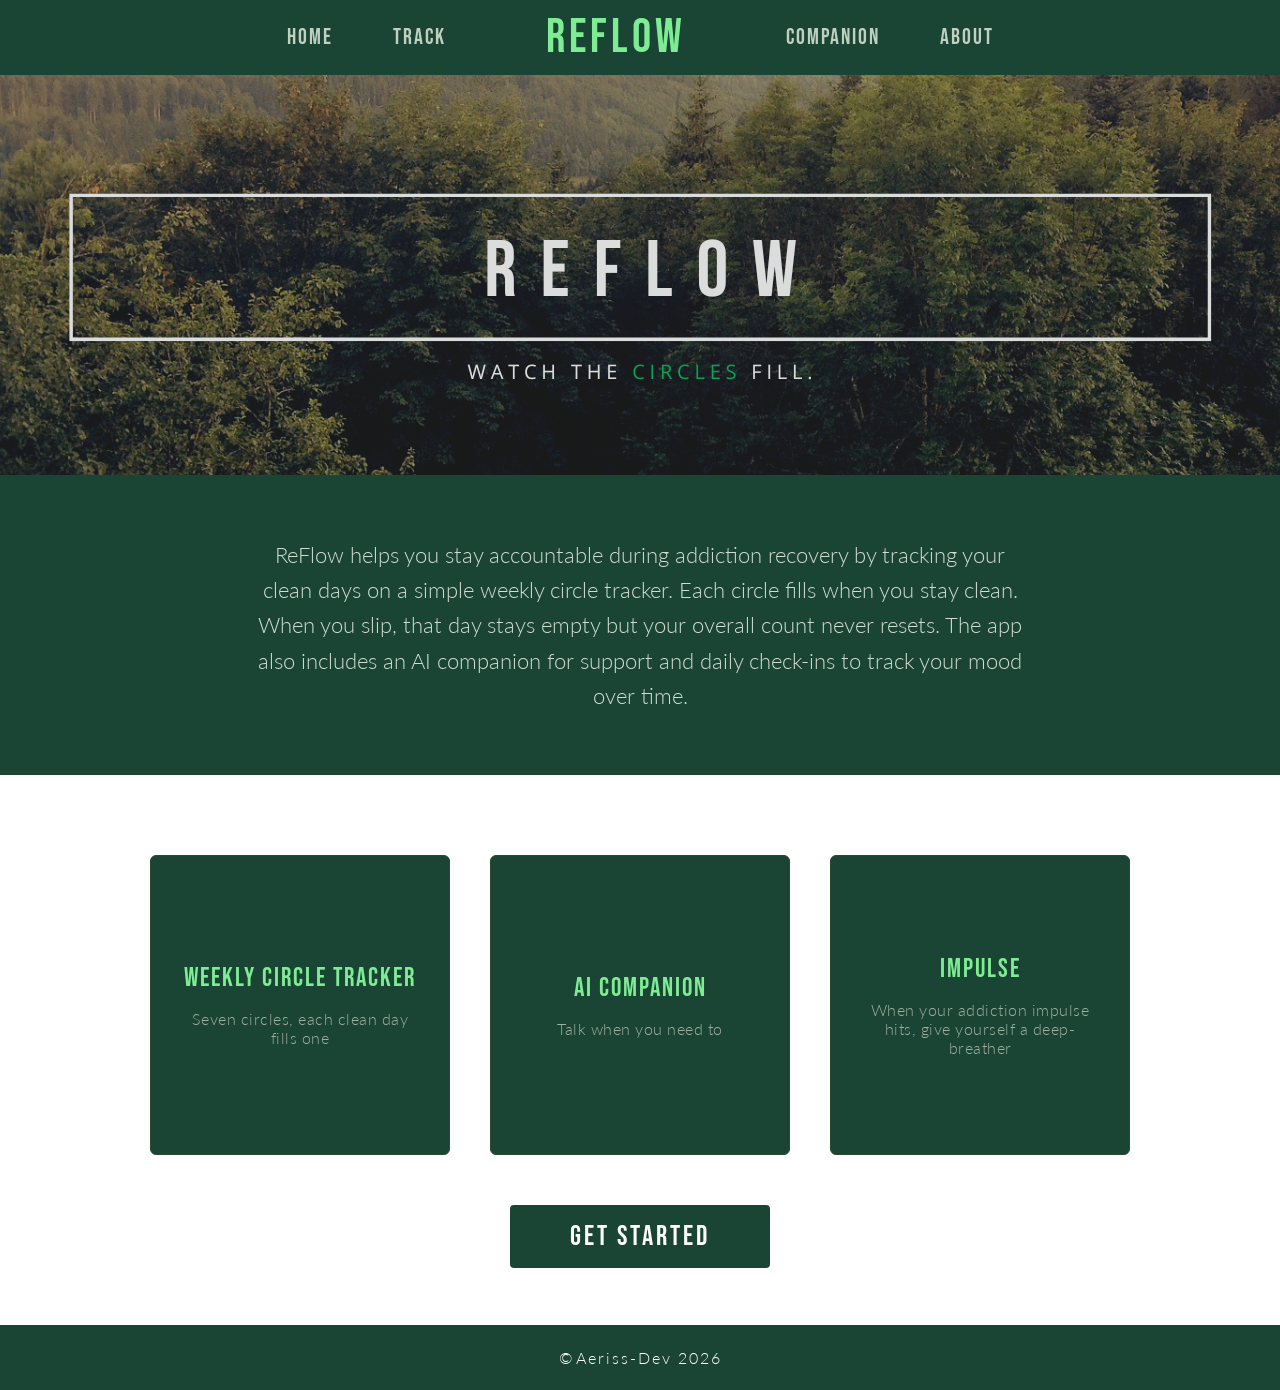
==== commit a307b6b2: "Completely changed the app UI, did it fully by myself without any AI usage. added circles for day co" ====
--- a/index.html
+++ b/index.html
@@ -3,87 +3,50 @@
 <head>
     <meta charset="UTF-8">
     <meta name="viewport" content="width=device-width, initial-scale=1.0">
-    <title>ReFlow - Track your recovery</title>
-    <link rel="icon" href="data:,">
+    <title>ReFlow</title>
     <link rel="stylesheet" href="style.css">
 </head>
 <body>
-    <header class="wrap">
-        <div class="nav-pill">
-            <a class="brand" href="index.html">ReFlow</a>
-            <nav>
-                <ul>
-                    <li class="active"><a href="index.html">Home</a></li>
-                    <li><a href="track.html">Track</a></li>
-                    <li><a href="ai.html">Companion</a></li>
-                    <li><a href="about.html">About</a></li>
-                </ul>
-            </nav>
-        </div>
-    </header>
+    <nav>
+        <ul class="left-nav">
+            <li><a href="index.html">Home</a></li>
+            <li><a href="track.html">Track</a></li>
+        </ul>
+        <p><a href="index.html" class = "logo">REFLOW</a></p>
+        <ul class="right-nav">
+            <li><a href="ai.html">Companion</a></li>
+            <li><a href="about.html">About</a></li>
+        </ul>
+    </nav>
+    <div class="photo-container">
+        <img src="assets/addiction.png" alt="addiction banner">
+    </div>
+    <div class="first-box">
+        <p class="description">
+            ReFlow helps you stay accountable during addiction recovery by tracking your clean days on a simple weekly circle tracker. Each circle fills when you stay clean. When you slip, that day stays empty but your overall count never resets. The app also includes an AI companion for support and daily check-ins to track your mood over time.
+        </p>
+    </div>
+    <div class="second-box">
+        <div class="features">
+            <div class="feature-card">
 
-    <section class="hero wrap">
-        <div class="hero-text">
-            <h1>Watch the <em>river</em> rise.</h1>
-            <p>ReFlow turns every clean hour into visible progress - a river that grows as you stay the course, and never punishes you for a rough day.</p>
-            <p class="resume-banner" id="resume-banner" hidden></p>
-        </div>
-        <div class="hero-visual" aria-hidden="true">
-            <svg viewBox="0 0 320 320" xmlns="http://www.w3.org/2000/svg">
-                <circle cx="160" cy="160" r="150" fill="var(--paper-deep)"/>
-                <path d="M20,190 C70,160 110,210 160,185 C210,160 250,205 300,180 L300,300 L20,300 Z" fill="url(#heroWater)"/>
-                <path d="M20,210 C70,182 110,228 160,205 C210,182 250,222 300,200" stroke="rgba(255,255,255,0.25)" stroke-width="4" fill="none" stroke-linecap="round"/>
-                <circle cx="235" cy="95" r="26" fill="var(--river-deep)"/>
-                <defs>
-                    <linearGradient id="heroWater" x1="0" y1="0" x2="0" y2="1">
-                        <stop offset="0%" stop-color="#f2d879"/>
-                        <stop offset="100%" stop-color="#b3891f"/>
-                    </linearGradient>
-                </defs>
-            </svg>
-        </div>
-    </section>
-
-    <form class="start-form wrap" id="start-form" novalidate>
-        <div class="form-card">
-            <h2>Start your river</h2>
-            <div class="field-row">
-                <div class="field">
-                    <label for="addiction-name-input">Name your addiction</label>
-                    <input type="text" name="addiction-name-input" id="addiction-name-input" placeholder="e.g. Smoking" autocomplete="off">
-                </div>
-                <div class="field">
-                    <label for="why-stop-input">Why do you want to stop?</label>
-                    <input type="text" name="why-stop-input" id="why-stop-input" placeholder="e.g. For my family" autocomplete="off">
-                </div>
-            </div>
-            <button type="submit" class="cta-button" id="get-started-btn">Get started</button>
-        </div>
-    </form>
-
-    <section class="features wrap">
-        <h2>What awaits you</h2>
-        <div class="feature-grid">
-            <div class="feature-card">
-                <div class="icon">R</div>
-                <h3>Visual progress river</h3>
-                <p>Watch your progress come to life as a flowing river. Each clean day adds more water, plants, and fish. A slip lets the river recede gently, without guilt or punishment.</p>
+                <h3>Weekly Circle Tracker</h3>
+                <p>Seven circles, each clean day fills one</p>
             </div>
             <div class="feature-card">
-                <div class="icon">A</div>
-                <h3>AI companion</h3>
-                <p>Talk to a companion that listens without judgment. Share your struggles, celebrate your wins, or just vent when things get hard — available whenever you need it.</p>
+
+                <h3>AI Companion</h3>
+                <p>Talk when you need to</p>
             </div>
             <div class="feature-card">
-                <div class="icon">C</div>
-                <h3>Daily check-in</h3>
-                <p>Take a moment each day to reflect on your mood, triggers, and progress. Your check-ins help you understand your patterns and see how far you've come.</p>
+                <h3>Impulse</h3>
+                <p>When your addiction impulse hits, give yourself a deep-breather</p>
             </div>
         </div>
-    </section>
-
-    <footer>ReFlow — one honest day at a time.</footer>
-
-<script src="script.js"></script>
+        <a href="track.html" class="cta-button">Get Started</a>
+    </div>
+    <footer>
+        &copy;&nbsp; <a href="https://github.com/aerissdev-dotcom" class = "footer-a">Aeriss-Dev 2026</a>
+    </footer>
 </body>
 </html>
--- a/style.css
+++ b/style.css
@@ -1,22 +1,5 @@
-@import url('https://fonts.googleapis.com/css2?family=Fraunces:ital,opsz,wght@0,9..144,300..700;1,9..144,400..600&family=Inter:wght@400;500;600;700&family=IBM+Plex+Mono:wght@500;600&display=swap');
-
-:root {
-    --paper: #12261f;
-    --paper-deep: #1b352b;
-    --ink: #f4efdd;
-    --ink-soft: rgba(244, 239, 221, 0.68);
-    --ink-faint: rgba(244, 239, 221, 0.42);
-    --ink-on-accent: #14281f;
-    --river-deep: #e8c250;
-    --river-mid: #f2d879;
-    --river-light: #f8e9b8;
-    --ember: #d3a930;
-    --ember-soft: rgba(211, 169, 48, 0.16);
-    --line: rgba(244, 239, 221, 0.16);
-    --radius-lg: 28px;
-    --radius-md: 18px;
-    --max-w: 960px;
-}
+@import url('https://fonts.googleapis.com/css2?family=Bebas+Neue&display=swap');
+@import url('https://fonts.googleapis.com/css2?family=Lato:ital,wght@0,100;0,300;0,400;0,700;0,900;1,100;1,300;1,400;1,700;1,900&display=swap');
 
 * {
     margin: 0;
@@ -25,767 +8,496 @@
 }
 
 body {
-    background: var(--paper);
-    color: var(--ink);
-    font-family: "Inter", sans-serif;
-    line-height: 1.5;
-    -webkit-font-smoothing: antialiased;
-    overflow-x: hidden;
-}
-
-.wrap {
-    max-width: var(--max-w);
-    margin: 0 auto;
-    padding: 0 24px;
-}
-
-/* ---------- header ---------- */
-
-header {
-    padding: 0;
-}
-
-.nav-pill {
-    display: flex;
-    align-items: center;
-    gap: 32px;
-    width: fit-content;
-    max-width: 100%;
-    margin: 48px auto 0;
-    background: var(--paper-deep);
-    padding: 10px 12px 10px 26px;
-    border-radius: 999px;
-    box-shadow: 0 14px 34px rgba(0, 0, 0, 0.35);
-    position: sticky;
-    top: 24px;
-    z-index: 30;
+    background-color: #0f1a14;
+}
+
+nav {
+    width: 100%;
+    height: 75px;
+    background-color: #1a4434;
+    display: flex;
+    flex-direction: row;
+    justify-content: center;
+    align-items: center;
+    text-align: center;
+}
+
+.logo {
+    font-family: "Bebas Neue", sans-serif;
+    font-weight: 400;
+    font-style: normal;
+    color: rgb(126, 236, 147);
+    font-size: 48px;
+    justify-self: flex-start;
+    margin: 0 100px 0 100px;
+    letter-spacing: 4px;
+}
+
+.photo-container {
+    display: flex;
+}
+
+.photo-container img {
+    flex: 1;
+    width: 100%;
+    height: 400px;
+    object-fit: cover;
+    opacity: 0.85;
+}
+
+.first-box {
+    display: flex;
+    flex-direction: column;
+    justify-content: center;
+    align-items: center;
+    text-align: center;
+    width: 100%;
+    height: 300px;
+    padding: 80px 20%;
+    background-color: #1a4434;
+}
+
+.second-box {
+    display: flex;
+    width: 100%;
+    height: 550px;
+    padding: 80px 10%;
+    background-color: white;
+    flex-direction: column;
+    align-items: center;
+    gap: 50px;
+}
+
+.second-box-about {
+  display: flex;
+    width: 100%;
+    height: 650px;
+    padding: 30px 10%;
+    background-color: white;
+    flex-direction: column;
+    align-items: center;
+    justify-content: center;
+    gap: 50px;
+}
+
+.second-box-ai {
+  display: flex;
+    width: 100%;
+    height: 700px;
+    padding: 30px 10%;
+    background-color: white;
+    flex-direction: column;
+    align-items: center;
+}
+
+.description {
+    color: #d0ddd0;
+    text-align: center;
+    font-family: "Lato", sans-serif;
+    font-weight: 300;
+    font-style: normal;
+    font-size: 22px;
+    line-height: 1.6;
+    max-width: 800px;
+}
+
+.features {
+    display: flex;
+    flex-direction: row;
+    gap: 40px;
+    justify-content: center;
     flex-wrap: wrap;
-    justify-content: center;
-}
-
-.brand {
-    font-family: "Fraunces", serif;
-    font-style: italic;
-    font-weight: 500;
+}
+
+.feature-card {
+    background-color: #1a4434;
+    border: 1px solid #2a4a30;
+    border-radius: 6px;
+    padding: 40px 30px;
+    width: 300px;
+    height: 300px;
+    text-align: center;
+    display: flex;
+    flex-direction: column;
+    justify-content: center;
+    align-items: center;
+}
+
+.feature-icon {
+    font-size: 40px;
+    color: rgb(126, 236, 147);
+    display: block;
+    margin-bottom: 20px;
+}
+
+.feature-card h3 {
+    font-family: "Bebas Neue", sans-serif;
+    font-size: 26px;
+    font-weight: 400;
+    color: rgb(126, 236, 147);
+    margin-bottom: 15px;
+    letter-spacing: 2px;
+}
+
+.feature-card p {
+    font-family: "Lato", sans-serif;
+    font-size: 16px;
+    font-weight: 300;
+    color: #a0b0a0;
+    letter-spacing: 0.5px;
+}
+
+.cta-button {
+    background-color: #1a4434;
+    color: white;
+    font-family: "Bebas Neue", sans-serif;
+    font-size: 28px;
+    font-weight: 400;
+    padding: 15px 60px;
+    border-radius: 4px;
+    text-decoration: none;
+    letter-spacing: 3px;
+    transition: background-color 0.2s;
+}
+
+.cta-button:hover {
+    background-color: #1e4f3c;
+}
+
+ul {
+    display: flex;
+    flex-direction: row;
+    gap: 60px;
+}
+
+li {
+    list-style: none;
+}
+
+a {
+    text-decoration: none;
+    color: #c0d0c0;
+    font-family: "Bebas Neue", sans-serif;
+    font-weight: 100;
+    font-style: normal;
     font-size: 22px;
-    color: var(--river-deep);
+    letter-spacing: 2px;
+    transition: color 0.2s;
+}
+
+a:hover {
+    color: rgb(126, 236, 147);
+}
+
+footer {
+
+  width: 100%;
+  height: 65px;
+  background-color: #1a4434;
+  font-family: "Lato", sans-serif;
+    font-size: 16px;
+    font-weight: 300;
+    text-align: center;
+    display: flex;
+    color: white;
+    justify-content: center;
+    align-items: center;
+}
+
+.footer-a {
+  font-family: "Lato", sans-serif;
+    font-size: 16px;
+    font-weight: 300;
+    color: white;
+}
+
+.week-circles {
+    display: flex;
+    gap: 20px;
+    justify-content: center;
+}
+
+.circle {
+    width: 50px;
+    height: 50px;
+    border-radius: 50%;
+    border: 2px solid #1a4434;
+    background-color: transparent;
+}
+
+.circle.filled {
+    background-color: rgb(71, 145, 85);
+    border-color: #1a4434;
+}
+
+.streak-info {
+    text-align: center;
+    font-family: "Lato", sans-serif;
+    color: #1a4434;
+    margin-top: 20px;
+}
+
+.streak-count {
+    font-size: 28px;
+    font-weight: 700;
+}
+
+.streak-total {
+    font-size: 16px;
+    font-weight: 300;
+    color: #666;
+    margin-top: 5px;
+}
+
+.action-buttons {
+    display: flex;
+    gap: 20px;
+    justify-content: center;
+    margin-top: 30px;
+}
+
+.slip-btn:hover {
+  background-color: #1a4434;
+  color: white;
+}
+
+.clean-btn {
+    background-color: #1a4434;
+    color: white;
+    font-family: "Bebas Neue", sans-serif;
+    font-size: 28px;
+    font-weight: 400;
+    padding: 15px 60px;
+    border-radius: 4px;
     text-decoration: none;
-    white-space: nowrap;
-}
-
-nav ul {
-    display: flex;
-    gap: 6px;
-    list-style: none;
-}
-
-nav a {
-    display: inline-block;
-    padding: 8px 18px;
-    border-radius: 999px;
-    text-decoration: none;
-    color: var(--ink-soft);
-    font-weight: 500;
+    letter-spacing: 3px;
+    transition: background-color 0.2s;
+    border: none;
+    cursor: pointer;
+}
+
+.clean-btn:hover {
+    background-color: #1e4f3c;
+    color: rgb(126, 236, 147);
+
+}
+
+.slip-btn {
+    background-color: transparent;
+    color: #1a4434;
+    border: 2px solid #1a4434;
+    padding: 12px 30px;
+    border-radius: 4px;
+    font-family: "Bebas Neue", sans-serif;
+    font-size: 20px;
+    letter-spacing: 2px;
+    cursor: pointer;
+}
+
+.impulse-btn {
+    background-color: rgb(77, 182, 96);
+    color: #0f1a14;
+    border: none;
+    padding: 15px 50px;
+    border-radius: 4px;
+    font-family: "Bebas Neue", sans-serif;
+    font-size: 24px;
+    letter-spacing: 3px;
+    cursor: help;
+}
+
+.impulse-btn:hover {
+  background-color: darkred;
+  color: white;
+}
+
+.counter {
+  display: flex;
+  flex-direction: row;
+  gap: 50px;
+  margin-top: 70px;
+  font-family: "Bebas Neue", sans-serif;
+    font-size: 40px;
+    letter-spacing: 3px;
+    color: lightgreen;
+}
+
+span {
+  font-size: 20px;
+  color: white;
+}
+.about-content {
+    max-width: 800px;
+    display: flex;
+    justify-content: center;  
+    align-items: center;
+    flex-direction: column;
+    gap: 40px;
+}
+
+.about-section h3 {
+    font-family: "Bebas Neue", sans-serif;
+    font-size: 28px;
+    font-weight: 400;
+    color: #1a4434;
+    margin-bottom: 12px;
+    letter-spacing: 2px;
+}
+
+.about-section p {
+    font-family: "Lato", sans-serif;
+    font-size: 17px;
+    font-weight: 300;
+    color: #333;
+    line-height: 1.7;
+}
+
+.breathe-overlay {
+    position: fixed;
+    top: 0;
+    left: 0;
+    width: 100%;
+    height: 100vh;
+    background-color: #143629;
+    display: flex;
+    justify-content: center;
+    align-items: center;
+    z-index: 9999;
+    animation: fadeIn 0.8s ease;
+}
+
+.breathe-text {
+    font-family: 'Bebas Neue', sans-serif;
+    font-size: 80px;
+    color: #7f9a8c;
+    letter-spacing: 8px;
+    animation: breathe 10s ease-in-out infinite;
+}
+
+@keyframes fadeIn {
+    from { opacity: 0; }
+    to { opacity: 1; }
+}
+
+@keyframes breathe {
+    0%, 100% { transform: scale(1); }
+    50% { transform: scale(1.2); }
+}
+
+.chat-container {
+    width: 100%;
+    max-width: 750px;
+    height: 100%;
+    display: flex;
+    flex-direction: column;
+}
+
+.chat-messages {
+    flex: 1;
+    overflow-y: auto;
+    display: flex;
+    flex-direction: column;
+    gap: 14px;
+    padding: 25px;
+    background-color: #f8faf8;
+    border: 1px solid #c8d6c8;
+    border-radius: 8px;
+}
+
+.msg {
+    max-width: 70%;
+    padding: 14px 18px;
+    border-radius: 12px;
+    font-family: "Lato", sans-serif;
     font-size: 15px;
-    transition: background 0.2s ease, color 0.2s ease;
-}
-
-nav a:hover {
-    background: rgba(244, 239, 221, 0.08);
-    color: var(--ink);
-}
-
-nav li.active a {
-    background: var(--river-deep);
-    color: var(--ink-on-accent);
-}
-
-/* ---------- hero ---------- */
-
-.hero {
-    padding: 72px 0 30px;
-    display: grid;
-    grid-template-columns: 1.15fr 0.85fr;
-    align-items: center;
-    gap: 40px;
-    text-align: left;
-}
-
-.hero-visual {
-    justify-self: center;
-}
-
-.hero-visual svg {
-    width: 100%;
-    max-width: 300px;
-    height: auto;
-}
-
-.hero h1 {
-    font-family: "Fraunces", serif;
-    font-weight: 400;
-    font-size: clamp(38px, 6vw, 66px);
-    line-height: 1.05;
-    letter-spacing: -0.01em;
-    color: var(--ink);
-}
-
-.hero h1 em {
-    color: var(--river-deep);
-    font-style: italic;
-}
-
-.hero p {
-    margin-top: 18px;
-    font-size: 18px;
-    color: var(--ink-soft);
-    max-width: 440px;
-}
-
-.resume-banner {
-    margin: 18px 0 0;
-    display: inline-block;
-    background: var(--ember-soft);
-    border: 1px solid rgba(193, 102, 46, 0.35);
-    color: var(--ember);
-    padding: 9px 20px;
-    border-radius: 999px;
-    font-size: 14px;
-    font-weight: 500;
-}
-
-.resume-banner a {
-    color: var(--ember);
-    text-decoration: underline;
-}
-
-/* ---------- form card ---------- */
-
-.start-form {
-    margin-top: 48px;
-}
-
-.form-card {
-    background: var(--paper-deep);
-    border-radius: var(--radius-lg);
-    padding: 40px clamp(20px, 5vw, 56px);
-    display: flex;
-    flex-direction: column;
-    gap: 26px;
-}
-
-.form-card h2 {
-    font-family: "Fraunces", serif;
-    font-weight: 500;
-    font-size: 24px;
-    text-align: center;
-}
-
-.field-row {
-    display: flex;
-    gap: 24px;
-    flex-wrap: wrap;
-}
-
-.field {
-    flex: 1 1 240px;
-    text-align: left;
-}
-
-.field label {
-    display: block;
-    font-size: 14px;
-    font-weight: 600;
-    color: var(--ink-soft);
-    margin-bottom: 8px;
-}
-
-.field input {
-    width: 100%;
-    padding: 14px 18px;
-    border-radius: var(--radius-md);
-    border: 1.5px solid var(--line);
-    background: var(--paper);
-    font-family: "Inter", sans-serif;
-    font-size: 16px;
-    color: var(--ink);
-}
-
-.field input::placeholder {
-    color: var(--ink-faint);
-}
-
-.field input:focus {
-    outline: none;
-    border-color: var(--river-mid);
-    box-shadow: 0 0 0 3px rgba(62, 122, 115, 0.15);
-}
-
-.cta-button {
-    align-self: center;
-    background: var(--river-deep);
-    color: var(--ink-on-accent);
-    border: none;
-    padding: 15px 42px;
-    border-radius: 999px;
-    font-size: 17px;
-    font-weight: 600;
-    font-family: "Inter", sans-serif;
-    cursor: pointer;
-    transition: transform 0.2s ease, background 0.2s ease;
-}
-
-.cta-button:hover {
-    background: var(--river-mid);
-    transform: translateY(-2px);
-}
-
-.cta-button:focus-visible,
-.field input:focus-visible {
-    outline: 2px solid var(--river-deep);
-    outline-offset: 2px;
-}
-
-/* ---------- features ---------- */
-
-.features {
-    padding: 80px 0 60px;
-}
-
-.features h2 {
-    font-family: "Fraunces", serif;
-    font-weight: 500;
-    font-size: 30px;
-    text-align: center;
-    margin-bottom: 40px;
-}
-
-.feature-grid {
-    display: grid;
-    grid-template-columns: repeat(3, 1fr);
-    gap: 22px;
-}
-
-.feature-card {
-    background: var(--paper-deep);
-    border-radius: var(--radius-md);
-    padding: 28px 24px;
-    text-align: left;
-}
-
-.feature-card .icon {
-    width: 40px;
-    height: 40px;
-    border-radius: 12px;
-    background: var(--river-deep);
-    color: var(--ink-on-accent);
-    display: flex;
-    align-items: center;
-    justify-content: center;
-    font-family: "Fraunces", serif;
-    font-style: italic;
-    font-size: 18px;
-    margin-bottom: 16px;
-}
-
-.feature-card h3 {
-    font-size: 17px;
-    font-weight: 600;
-    margin-bottom: 8px;
-}
-
-.feature-card p {
-    font-size: 14.5px;
-    color: var(--ink-soft);
-    line-height: 1.55;
-}
-
-footer {
-    text-align: center;
-    padding: 30px 0 50px;
-    color: var(--ink-faint);
-    font-size: 13.5px;
-}
-
-/* ---------- tracker page ---------- */
-
-.tracker-hero {
-    padding: 56px 0 10px;
-    text-align: center;
-}
-
-.eyebrow {
-    font-size: 14px;
-    font-weight: 600;
-    letter-spacing: 0.04em;
-    text-transform: uppercase;
-    color: var(--river-mid);
-}
-
-#addiction-name {
-    font-family: "Fraunces", serif;
-    font-weight: 400;
-    font-style: italic;
-    font-size: clamp(30px, 5.5vw, 46px);
-    margin-top: 8px;
-}
-
-.reason-line {
-    margin-top: 10px;
-    color: var(--ink-soft);
-    font-size: 16px;
-}
-
-.stat-row {
-    display: flex;
-    justify-content: center;
-    align-items: flex-end;
-    gap: clamp(18px, 5vw, 48px);
-    margin: 42px 0 8px;
-    flex-wrap: wrap;
-}
-
-.stat {
-    text-align: center;
-}
-
-.stat .num {
-    font-family: "IBM Plex Mono", monospace;
-    font-weight: 600;
-    font-variant-numeric: tabular-nums;
-    color: var(--river-deep);
-}
-
-.stat.primary .num {
-    font-size: clamp(56px, 12vw, 96px);
-    line-height: 1;
-}
-
-.stat.secondary .num {
-    font-size: clamp(26px, 5vw, 34px);
-    color: var(--ink);
-}
-
-.stat .unit {
-    display: block;
-    margin-top: 6px;
-    font-size: 13px;
-    font-weight: 600;
-    letter-spacing: 0.05em;
-    text-transform: uppercase;
-    color: var(--ink-faint);
-}
-
-/* ---------- full-bleed river band ---------- */
-
-.river-band {
-    width: 100vw;
-    position: relative;
-    left: 50%;
-    transform: translateX(-50%);
-    margin-top: 70px;
-    padding: 50px 0 44px;
-    display: flex;
-    flex-direction: column;
-    align-items: center;
-}
-
-.river-band-inner {
-    text-align: center;
-}
-
-.river-band-inner h2 {
-    font-family: "Fraunces", serif;
-    font-weight: 500;
-    font-size: 22px;
-}
-
-.river-message {
-    margin-top: 6px;
-    color: var(--river-mid);
-    font-size: 15px;
-    min-height: 20px;
-}
-
-.river-svg-full {
-    width: 100%;
-    height: clamp(280px, 42vh, 460px);
-    display: block;
-    margin: 30px 0;
-}
-
-#riverPath {
-    transition: stroke-width 1s ease;
-}
-
-#riverGlow {
-    transition: stroke-width 1s ease;
-}
-
-.milestone {
-    transition: opacity 1.4s ease;
-}
-
-@keyframes riverFlowMotion {
-    to {
-        stroke-dashoffset: -60;
-    }
-}
-
-#riverFlow {
-    animation: riverFlowMotion 3.5s linear infinite;
-}
-
-@media (prefers-reduced-motion: reduce) {
-    #riverFlow {
-        animation: none;
-    }
-}
-
-.river-band-inner .river-footer-note {
-    font-size: 13.5px;
-    color: var(--ink-faint);
-    max-width: 420px;
-    margin: 0 auto;
-}
-
-.river-band-inner .slip-button {
-    margin-top: 16px;
-}
-
-.slip-button {
-    background: transparent;
-    color: var(--ember);
-    border: 1.5px solid var(--ember);
-    padding: 10px 26px;
-    border-radius: 999px;
-    font-size: 14px;
-    font-weight: 600;
-    cursor: pointer;
-    transition: background 0.2s ease, color 0.2s ease;
-}
-
-.slip-button:hover {
-    background: var(--ember);
-    color: var(--paper);
-}
-
-/* ---------- chat / companion page ---------- */
-
-.chat-title {
-    font-family: "Fraunces", serif;
-    font-weight: 400;
-    font-style: italic;
-    font-size: clamp(30px, 5.5vw, 46px);
-    margin-top: 8px;
-}
-
-.sr-only {
-    position: absolute;
-    width: 1px;
-    height: 1px;
-    overflow: hidden;
-    clip: rect(0, 0, 0, 0);
-    white-space: nowrap;
-}
-
-.chat-section {
-    padding: 36px 0 70px;
-}
-
-.chat-card {
-    background: var(--paper-deep);
-    border-radius: var(--radius-lg);
-    padding: clamp(16px, 3vw, 28px);
-    display: flex;
-    flex-direction: column;
-}
-
-.chat-messages {
-    display: flex;
-    flex-direction: column;
-    gap: 12px;
-    height: min(48vh, 460px);
-    min-height: 260px;
-    overflow-y: auto;
-    padding: 8px 6px 12px;
-    scroll-behavior: smooth;
-}
-
-.msg {
-    max-width: 75%;
-    padding: 12px 18px;
-    border-radius: 20px;
-    font-size: 15px;
-    line-height: 1.5;
-    white-space: pre-wrap;
-    word-break: break-word;
+    font-weight: 300;
+    line-height: 1.6;
+    word-wrap: break-word;
+}
+
+.msg-user {
+    align-self: flex-end;
+    background-color: #1a4434;
+    color: white;
 }
 
 .msg-ai {
     align-self: flex-start;
-    background: var(--paper);
-    color: var(--ink);
-    border-bottom-left-radius: 6px;
-}
-
-.msg-user {
-    align-self: flex-end;
-    background: var(--river-deep);
-    color: var(--ink-on-accent);
-    border-bottom-right-radius: 6px;
-}
-
-@keyframes msgEnter {
-    from {
-        opacity: 0;
-        transform: translateY(6px);
-    }
-    to {
-        opacity: 1;
-        transform: translateY(0);
-    }
+    background-color: white;
+    color: #1a4434;
+    border: 1px solid #d8e4d8;
 }
 
 .msg-enter {
-    animation: msgEnter 0.25s ease;
+    animation: fadeIn 0.3s ease;
 }
 
 .chat-typing {
-    align-self: flex-start;
-    display: flex;
-    gap: 5px;
-    padding: 12px 16px;
-    margin: 0 6px 8px;
+    display: flex;
+    gap: 6px;
+    padding: 10px 20px;
 }
 
 .chat-typing span {
-    width: 7px;
-    height: 7px;
+    width: 8px;
+    height: 8px;
     border-radius: 50%;
-    background: var(--ink-faint);
-    animation: typingBounce 1.1s ease-in-out infinite;
+    background-color: #1a4434;
+    animation: blink 1.2s ease-in-out infinite;
 }
 
 .chat-typing span:nth-child(2) {
-    animation-delay: 0.15s;
+    animation-delay: 0.2s;
 }
 
 .chat-typing span:nth-child(3) {
-    animation-delay: 0.3s;
-}
-
-@keyframes typingBounce {
-    0%, 60%, 100% {
-        transform: translateY(0);
-        opacity: 0.5;
-    }
-    30% {
-        transform: translateY(-5px);
-        opacity: 1;
-    }
-}
-
-.chat-input-row {
-    display: flex;
-    gap: 10px;
-    margin-top: 10px;
-    padding-top: 14px;
-    border-top: 1px solid var(--line);
-}
-
-.chat-input-row input {
+    animation-delay: 0.4s;
+}
+
+@keyframes blink {
+    0%, 80%, 100% { opacity: 0.2; }
+    40% { opacity: 1; }
+}
+
+.chat-form {
+    display: flex;
+    gap: 12px;
+    margin-top: 18px;
+}
+
+#chat-input {
     flex: 1;
-    padding: 13px 18px;
-    border-radius: 999px;
-    border: 1.5px solid var(--line);
-    background: var(--paper);
-    color: var(--ink);
-    font-family: "Inter", sans-serif;
+    padding: 14px 18px;
+    border: 2px solid #1a4434;
+    font-family: "Lato", sans-serif;
     font-size: 15px;
-}
-
-.chat-input-row input::placeholder {
-    color: var(--ink-faint);
-}
-
-.chat-input-row input:focus {
     outline: none;
-    border-color: var(--river-mid);
-    box-shadow: 0 0 0 3px rgba(232, 194, 80, 0.15);
-}
-
-.send-button {
-    background: var(--river-deep);
-    color: var(--ink-on-accent);
+    transition: border-color 0.2s;
+
+}
+
+#chat-input:focus {
+    border-color: rgb(126, 236, 147);
+}
+
+#clear-btn {
+  margin-top: 40px;
+   background-color: #1a4434;
+    color: white;
+    font-family: "Bebas Neue", sans-serif;
+    font-size: 28px;
+    font-weight: 400;
+    padding: 15px 60px;
+    border-radius: 4px;
+    text-decoration: none;
+    letter-spacing: 3px;
+    transition: background-color 0.2s;
     border: none;
-    padding: 0 26px;
-    border-radius: 999px;
-    font-size: 15px;
-    font-weight: 600;
-    font-family: "Inter", sans-serif;
     cursor: pointer;
-    transition: background 0.2s ease, transform 0.2s ease;
-}
-
-.send-button:hover {
-    background: var(--river-mid);
-    transform: translateY(-1px);
-}
-
-.chat-actions {
-    display: flex;
-    align-items: center;
-    justify-content: space-between;
-    gap: 14px;
-    margin-top: 14px;
-    flex-wrap: wrap;
-}
-
-.clear-button {
-    background: transparent;
-    color: var(--ink-soft);
-    border: 1.5px solid var(--line);
-    padding: 8px 18px;
-    border-radius: 999px;
-    font-size: 13.5px;
-    font-weight: 600;
-    cursor: pointer;
-    transition: background 0.2s ease, color 0.2s ease;
-}
-
-.clear-button:hover {
-    background: rgba(244, 239, 221, 0.08);
-    color: var(--ink);
-}
-
-.chat-disclaimer {
-    font-size: 12.5px;
-    color: var(--ink-faint);
-}
-
-.send-button:focus-visible,
-.clear-button:focus-visible,
-.chat-input-row input:focus-visible {
-    outline: 2px solid var(--river-deep);
-    outline-offset: 2px;
-}
-
-/* ---------- responsive ---------- */
-
-@media (max-width: 720px) {
-    .feature-grid {
-        grid-template-columns: 1fr;
-    }
-    .field-row {
-        flex-direction: column;
-        gap: 18px;
-    }
-    .hero {
-        grid-template-columns: 1fr;
-        text-align: center;
-        padding-top: 44px;
-    }
-    .hero-text p,
-    .hero-text .resume-banner {
-        margin-left: auto;
-        margin-right: auto;
-    }
-    .hero-visual {
-        order: -1;
-    }
-    .hero-visual svg {
-        max-width: 200px;
-    }
-    .tracker-hero {
-        padding-top: 40px;
-    }
-    .river-band {
-        margin-top: 44px;
-        padding: 36px 0 32px;
-    }
-    .river-svg-full {
-        height: clamp(220px, 34vh, 320px);
-        margin: 22px 0;
-    }
-    .stat-row {
-        justify-content: center;
-    }
-    .stat {
-        text-align: center;
-    }
-    .nav-pill {
-        margin-top: 28px;
-        gap: 18px;
-    }
-}
-
-/* ---------- about page ---------- */
-
-.qol-banner {
-    text-align: center;
-    margin: 6px auto 44px;
-}
-
-.qol-banner p {
-    display: inline-block;
-    background: var(--ember-soft);
-    border: 1px solid rgba(211, 169, 48, 0.35);
-    color: var(--ember);
-    padding: 12px 26px;
-    border-radius: 999px;
-    font-size: 15px;
-    font-weight: 600;
-    max-width: 90%;
-}
-
-.about-problem {
-    max-width: 680px;
-    margin: 0 auto;
-    padding: 10px 24px 50px;
-}
-
-.about-problem h2 {
-    font-family: "Fraunces", serif;
-    font-weight: 500;
-    font-size: 26px;
-    text-align: center;
-    margin-bottom: 20px;
-}
-
-.about-problem p {
-    color: var(--ink-soft);
-    font-size: 16px;
-    line-height: 1.75;
-    margin-bottom: 16px;
-}
-
-.about-problem p:last-child {
-    margin-bottom: 0;
-}
-
-.about-closing {
-    text-align: center;
-    padding: 10px 0 70px;
-}
-
-.about-closing h2 {
-    font-family: "Fraunces", serif;
-    font-weight: 500;
-    font-style: italic;
-    font-size: clamp(24px, 4vw, 30px);
-}
-
-.about-closing p {
-    margin: 14px auto 0;
-    color: var(--ink-soft);
-    max-width: 520px;
-    font-size: 16px;
-    line-height: 1.6;
-}
-
-.about-closing .cta-button {
-    display: inline-block;
-    margin-top: 28px;
-    text-decoration: none;
-}
+}
+
+#clear-btn:hover {
+  background-color: #1e4f3c;
+    color: rgb(126, 236, 147);
+
+}
